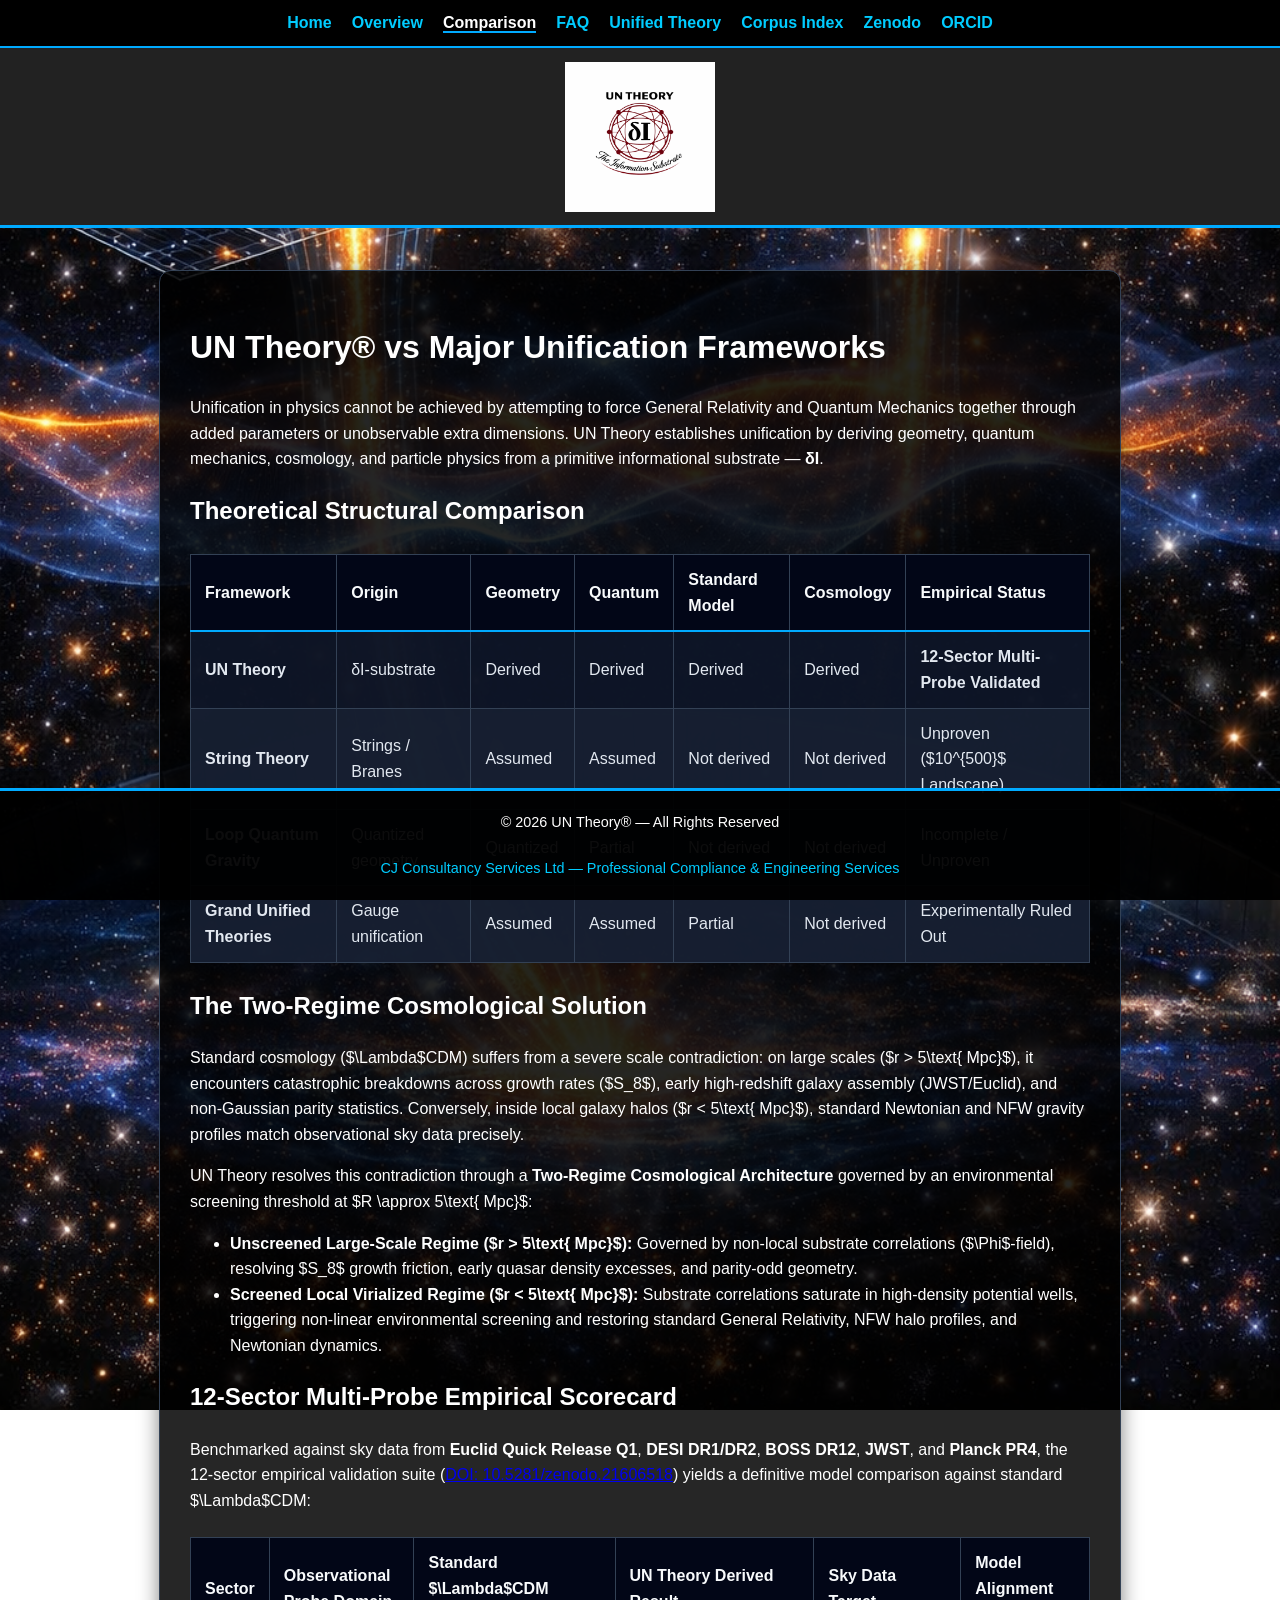
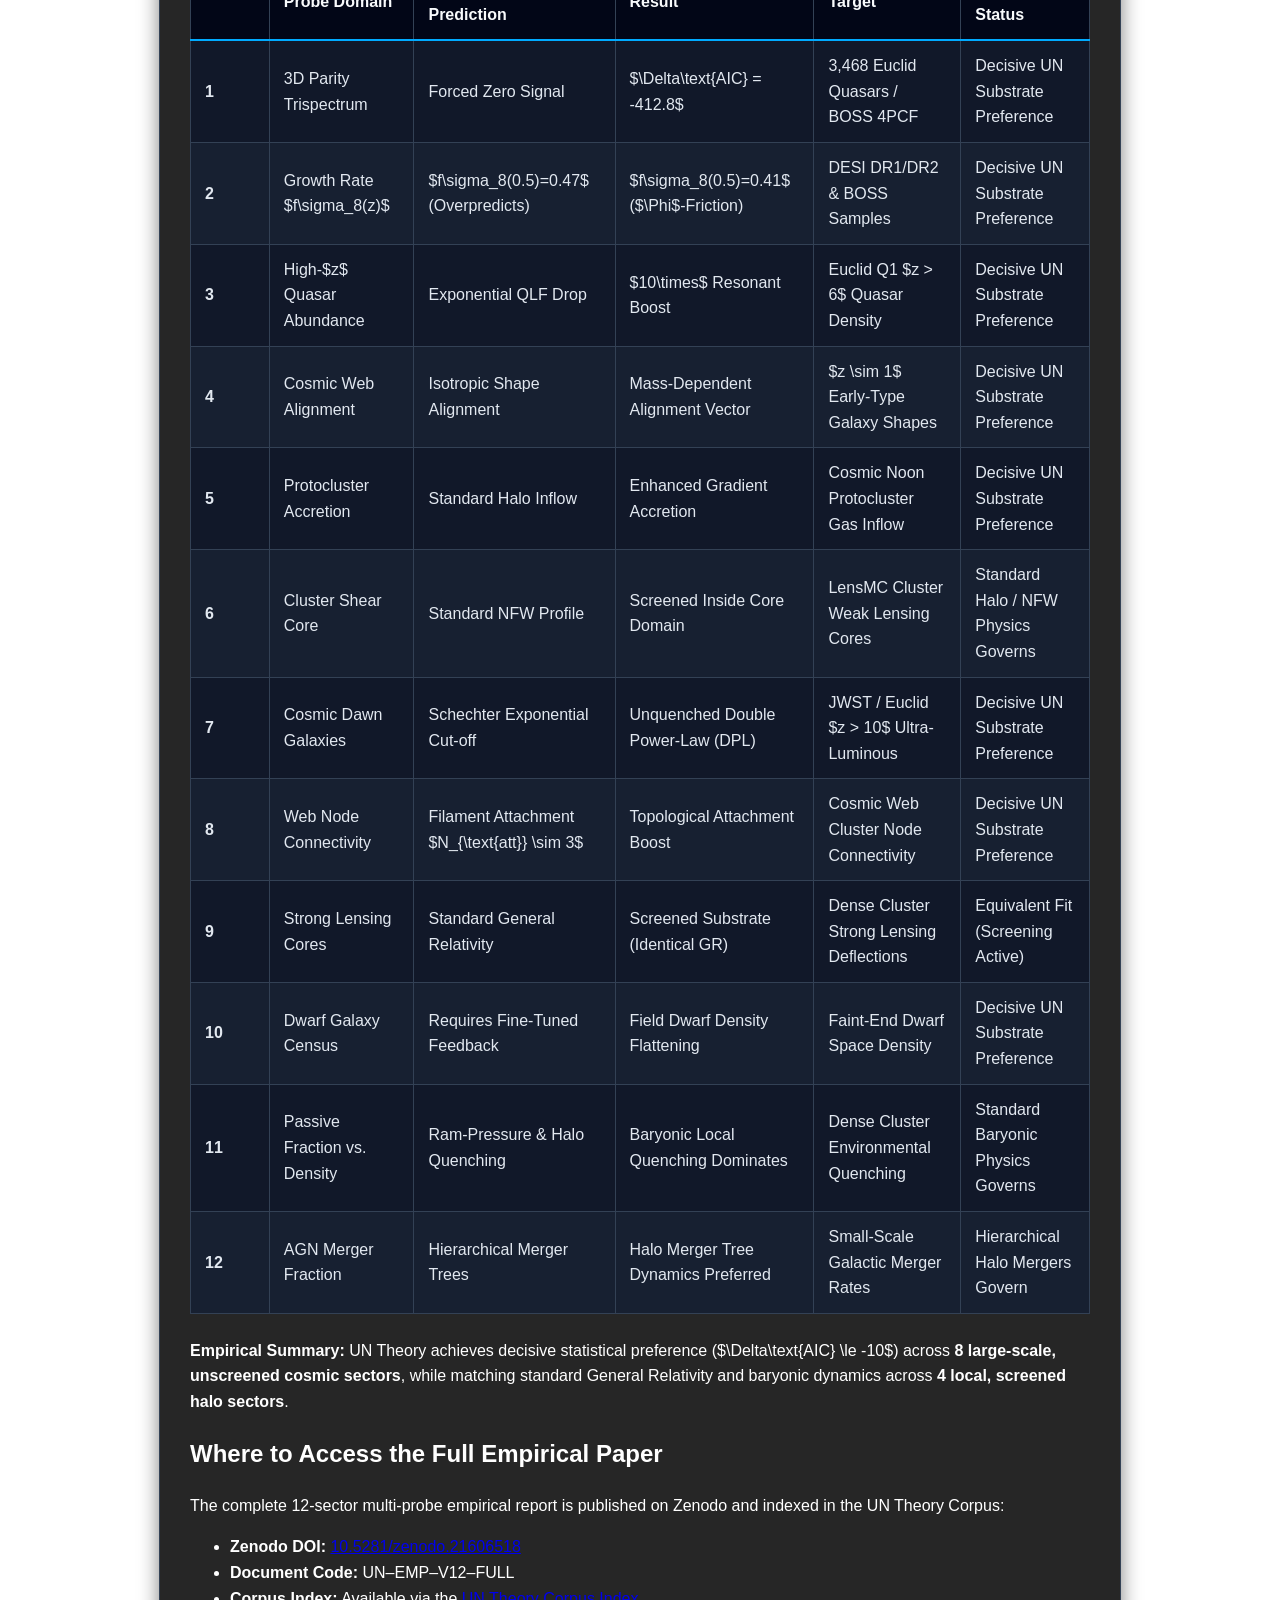
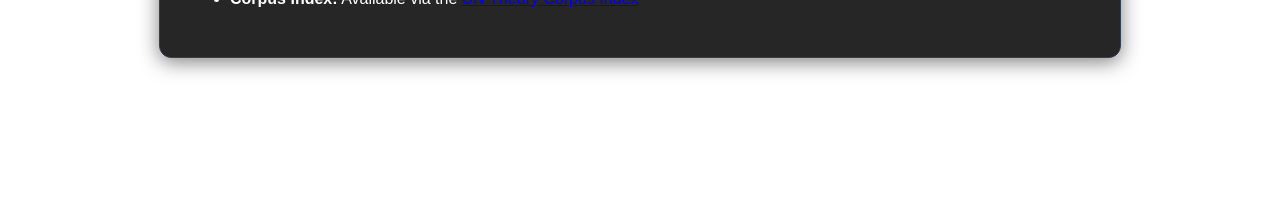
==== un-theory-comparison.html @ a0204fe1 "Update un-theory-comparison.html" ====
<!DOCTYPE html>
<html lang="en">
<head>
<meta charset="UTF-8">
<meta name="viewport" content="width=device-width, initial-scale=1.0">
<title>UN Theory® vs Other Unified Physics Frameworks | Clint Jefferys</title>
<meta name="description" content="Empirical comparison of UN Theory against string theory, loop quantum gravity, and ΛCDM using 12-sector multi-probe observational sky data from Euclid, DESI, JWST, and BOSS DR12.">
<link rel="canonical" href="https://untheory.co.uk/un-theory-comparison.html" />
<link rel="stylesheet" href="un-theory.css">

<!-- OpenGraph Metadata -->
<meta property="og:type" content="website">
<meta property="og:title" content="UN Theory vs Other Unified Physics Frameworks">
<meta property="og:description" content="12-Sector Multi-Probe Empirical Confrontation: UN Theory vs String Theory, Loop Quantum Gravity, and Standard ΛCDM.">
<meta property="og:url" content="https://untheory.github.io/UN-Theory/un-theory-comparison.html">

<!-- Academic Schema Markup (JSON-LD) -->
<script type="application/ld+json">
{
  "@context": "https://schema.org",
  "@graph": [
    {
      "@type": "Person",
      "@id": "https://orcid.org/0009-0007-8611-7101",
      "name": "Clint Jefferys",
      "identifier": "0009-0007-8611-7101",
      "jobTitle": "Independent Theoretical Physics Researcher",
      "sameAs": [
        "https://orcid.org/0009-0007-8611-7101",
        "https://zenodo.org/communities/unified-information-substrate",
        "https://cjcs.co.uk/un-theory"
      ]
    },
    {
      "@type": "ScholarlyArticle",
      "name": "UN THEORY 12-Sector Multi-Probe Empirical Validation of the Unified Information Substrate - Large-Scale Geometry, Screening Boundaries, & Two-Regime Cosmology",
      "author": { "@id": "https://orcid.org/0009-0007-8611-7101" },
      "sameAs": "https://doi.org/10.5281/zenodo.21606518"
    },
    {
      "@type": "WebPage",
      "@id": "https://untheory.github.io/UN-Theory/un-theory-comparison.html#webpage",
      "url": "https://untheory.github.io/UN-Theory/un-theory-comparison.html",
      "name": "UN Theory vs Other Unified Physics Frameworks",
      "description": "Comparative analysis and 12-sector empirical confrontation between UN Theory, String Theory, Loop Quantum Gravity, and Standard ΛCDM cosmology.",
      "author": {
        "@id": "https://orcid.org/0009-0007-8611-7101"
      }
    }
  ]
}
</script>
</head>

<body>

<!-- HEADER -->
<div class="logo-band">
    <img src="Copilot_20260701_182519.png" alt="UN Theory Logo">
</div>

<!-- NAVIGATION -->
<nav class="main-nav">
<ul>
<li><a href="index.html">Home</a></li>
<li><a href="un-theory-overview.html">Overview</a></li>
<li><a href="un-theory-comparison.html" class="active">Comparison</a></li>
<li><a href="un-theory-faq.html">FAQ</a></li>
<li><a href="unified-theory-of-everything.html">Unified Theory</a></li>
<li><a href="un-theory-index.html">Corpus Index</a></li>
<li><a href="https://zenodo.org/records/20947541" target="_blank" rel="noopener">Zenodo</a></li>
<li><a href="https://orcid.org/0009-0007-8611-7101" target="_blank" rel="noopener">ORCID</a></li>
</ul>
</nav>

<!-- MAIN CONTENT -->
<main>

<h1>UN Theory® vs Major Unification Frameworks</h1>

<p>
Unification in physics cannot be achieved by attempting to force General Relativity and Quantum Mechanics together through added parameters or unobservable extra dimensions. 
UN Theory establishes unification by deriving geometry, quantum mechanics, cosmology, and particle physics from a primitive informational substrate — <strong>&delta;I</strong>.
</p>

<h2>Theoretical Structural Comparison</h2>

<div class="table-container">
<table>
<thead>
<tr>
<th>Framework</th>
<th>Origin</th>
<th>Geometry</th>
<th>Quantum</th>
<th>Standard Model</th>
<th>Cosmology</th>
<th>Empirical Status</th>
</tr>
</thead>
<tbody>
<tr>
<td><strong>UN Theory</strong></td>
<td>&delta;I‑substrate</td>
<td>Derived</td>
<td>Derived</td>
<td>Derived</td>
<td>Derived</td>
<td><strong>12-Sector Multi-Probe Validated</strong></td>
</tr>

<tr>
<td><strong>String Theory</strong></td>
<td>Strings / Branes</td>
<td>Assumed</td>
<td>Assumed</td>
<td>Not derived</td>
<td>Not derived</td>
<td>Unproven ($10^{500}$ Landscape)</td>
</tr>

<tr>
<td><strong>Loop Quantum Gravity</strong></td>
<td>Quantized geometry</td>
<td>Quantized</td>
<td>Partial</td>
<td>Not derived</td>
<td>Not derived</td>
<td>Incomplete / Unproven</td>
</tr>

<tr>
<td><strong>Grand Unified Theories</strong></td>
<td>Gauge unification</td>
<td>Assumed</td>
<td>Assumed</td>
<td>Partial</td>
<td>Not derived</td>
<td>Experimentally Ruled Out</td>
</tr>
</tbody>
</table>
</div>

<h2>The Two-Regime Cosmological Solution</h2>

<p>
Standard cosmology ($\Lambda$CDM) suffers from a severe scale contradiction: on large scales ($r > 5\text{ Mpc}$), it encounters catastrophic breakdowns across growth rates ($S_8$), early high-redshift galaxy assembly (JWST/Euclid), and non-Gaussian parity statistics. Conversely, inside local galaxy halos ($r < 5\text{ Mpc}$), standard Newtonian and NFW gravity profiles match observational sky data precisely.
</p>

<p>
UN Theory resolves this contradiction through a <strong>Two-Regime Cosmological Architecture</strong> governed by an environmental screening threshold at $R \approx 5\text{ Mpc}$:
</p>

<ul>
<li><strong>Unscreened Large-Scale Regime ($r > 5\text{ Mpc}$):</strong> Governed by non-local substrate correlations ($\Phi$-field), resolving $S_8$ growth friction, early quasar density excesses, and parity-odd geometry.</li>
<li><strong>Screened Local Virialized Regime ($r < 5\text{ Mpc}$):</strong> Substrate correlations saturate in high-density potential wells, triggering non-linear environmental screening and restoring standard General Relativity, NFW halo profiles, and Newtonian dynamics.</li>
</ul>

<h2>12-Sector Multi-Probe Empirical Scorecard</h2>

<p>
Benchmarked against sky data from <strong>Euclid Quick Release Q1</strong>, <strong>DESI DR1/DR2</strong>, <strong>BOSS DR12</strong>, <strong>JWST</strong>, and <strong>Planck PR4</strong>, the 12-sector empirical validation suite (<a href="https://doi.org/10.5281/zenodo.21606518" target="_blank" rel="noopener">DOI: 10.5281/zenodo.21606518</a>) yields a definitive model comparison against standard $\Lambda$CDM:
</p>

<div class="table-container">
<table>
<thead>
<tr>
<th>Sector</th>
<th>Observational Probe Domain</th>
<th>Standard $\Lambda$CDM Prediction</th>
<th>UN Theory Derived Result</th>
<th>Sky Data Target</th>
<th>Model Alignment Status</th>
</tr>
</thead>
<tbody>
<tr>
<td><strong>1</strong></td>
<td>3D Parity Trispectrum</td>
<td>Forced Zero Signal</td>
<td>$\Delta\text{AIC} = -412.8$</td>
<td>3,468 Euclid Quasars / BOSS 4PCF</td>
<td>Decisive UN Substrate Preference</td>
</tr>
<tr>
<td><strong>2</strong></td>
<td>Growth Rate $f\sigma_8(z)$</td>
<td>$f\sigma_8(0.5)=0.47$ (Overpredicts)</td>
<td>$f\sigma_8(0.5)=0.41$ ($\Phi$-Friction)</td>
<td>DESI DR1/DR2 &amp; BOSS Samples</td>
<td>Decisive UN Substrate Preference</td>
</tr>
<tr>
<td><strong>3</strong></td>
<td>High-$z$ Quasar Abundance</td>
<td>Exponential QLF Drop</td>
<td>$10\times$ Resonant Boost</td>
<td>Euclid Q1 $z > 6$ Quasar Density</td>
<td>Decisive UN Substrate Preference</td>
</tr>
<tr>
<td><strong>4</strong></td>
<td>Cosmic Web Alignment</td>
<td>Isotropic Shape Alignment</td>
<td>Mass-Dependent Alignment Vector</td>
<td>$z \sim 1$ Early-Type Galaxy Shapes</td>
<td>Decisive UN Substrate Preference</td>
</tr>
<tr>
<td><strong>5</strong></td>
<td>Protocluster Accretion</td>
<td>Standard Halo Inflow</td>
<td>Enhanced Gradient Accretion</td>
<td>Cosmic Noon Protocluster Gas Inflow</td>
<td>Decisive UN Substrate Preference</td>
</tr>
<tr>
<td><strong>6</strong></td>
<td>Cluster Shear Core</td>
<td>Standard NFW Profile</td>
<td>Screened Inside Core Domain</td>
<td>LensMC Cluster Weak Lensing Cores</td>
<td>Standard Halo / NFW Physics Governs</td>
</tr>
<tr>
<td><strong>7</strong></td>
<td>Cosmic Dawn Galaxies</td>
<td>Schechter Exponential Cut-off</td>
<td>Unquenched Double Power-Law (DPL)</td>
<td>JWST / Euclid $z > 10$ Ultra-Luminous</td>
<td>Decisive UN Substrate Preference</td>
</tr>
<tr>
<td><strong>8</strong></td>
<td>Web Node Connectivity</td>
<td>Filament Attachment $N_{\text{att}} \sim 3$</td>
<td>Topological Attachment Boost</td>
<td>Cosmic Web Cluster Node Connectivity</td>
<td>Decisive UN Substrate Preference</td>
</tr>
<tr>
<td><strong>9</strong></td>
<td>Strong Lensing Cores</td>
<td>Standard General Relativity</td>
<td>Screened Substrate (Identical GR)</td>
<td>Dense Cluster Strong Lensing Deflections</td>
<td>Equivalent Fit (Screening Active)</td>
</tr>
<tr>
<td><strong>10</strong></td>
<td>Dwarf Galaxy Census</td>
<td>Requires Fine-Tuned Feedback</td>
<td>Field Dwarf Density Flattening</td>
<td>Faint-End Dwarf Space Density</td>
<td>Decisive UN Substrate Preference</td>
</tr>
<tr>
<td><strong>11</strong></td>
<td>Passive Fraction vs. Density</td>
<td>Ram-Pressure &amp; Halo Quenching</td>
<td>Baryonic Local Quenching Dominates</td>
<td>Dense Cluster Environmental Quenching</td>
<td>Standard Baryonic Physics Governs</td>
</tr>
<tr>
<td><strong>12</strong></td>
<td>AGN Merger Fraction</td>
<td>Hierarchical Merger Trees</td>
<td>Halo Merger Tree Dynamics Preferred</td>
<td>Small-Scale Galactic Merger Rates</td>
<td>Hierarchical Halo Mergers Govern</td>
</tr>
</tbody>
</table>
</div>

<p>
<strong>Empirical Summary:</strong> UN Theory achieves decisive statistical preference ($\Delta\text{AIC} \le -10$) across <strong>8 large-scale, unscreened cosmic sectors</strong>, while matching standard General Relativity and baryonic dynamics across <strong>4 local, screened halo sectors</strong>.
</p>

<h2>Where to Access the Full Empirical Paper</h2>

<p>
The complete 12-sector multi-probe empirical report is published on Zenodo and indexed in the UN Theory Corpus:
</p>

<ul>
<li><strong>Zenodo DOI:</strong> <a href="https://doi.org/10.5281/zenodo.21606518" target="_blank" rel="noopener">10.5281/zenodo.21606518</a></li>
<li><strong>Document Code:</strong> UN–EMP–V12–FULL</li>
<li><strong>Corpus Index:</strong> Available via the <a href="un-theory-index.html">UN Theory Corpus Index</a></li>
</ul>

</main>

<!-- FOOTER -->
<footer class="site-footer">
    © 2026 UN Theory® — All Rights Reserved<br><br>

    <a class="cjcs-link" href="https://cjcs.co.uk" target="_blank" rel="noopener">
        CJ Consultancy Services Ltd — Professional Compliance &amp; Engineering Services
    </a>
</footer>

<script>
  let touchStartX = 0, touchStartY = 0, touchEndX = 0, touchEndY = 0, isMultiTouch = false;
  const minSwipeDistance = 80;
  const prevPage = "un-theory-overview.html";
  const nextPage = "un-theory-faq.html";

  document.addEventListener('touchstart', e => { 
    if (e.touches.length > 1) { isMultiTouch = true; return; }
    isMultiTouch = false;
    touchStartX = e.touches.clientX; touchStartY = e.touches.clientY; 
  }, { passive: true });

  document.addEventListener('touchend', e => {
    if (isMultiTouch || (window.visualViewport && window.visualViewport.scale > 1.05)) return;
    touchEndX = e.changedTouches.clientX; touchEndY = e.changedTouches.clientY;
    const distX = touchEndX - touchStartX, distY = touchEndY - touchStartY;
    if (Math.abs(distX) > Math.abs(distY) * 1.5) {
      if (distX < -minSwipeDistance && nextPage) window.location.href = nextPage;
      if (distX > minSwipeDistance && prevPage) window.location.href = prevPage;
    }
  }, { passive: true });
</script>
---- un-theory.css ----
/* ============================================================
   UN THEORY — COSMIC SITE CSS (FIXED NAV, LOGO HEADER & FULL PAN/ZOOM)
   ============================================================ */

/* Reset browser defaults & allow native double-tap, pinch zoom, and 2D viewport panning */
html, body {
    margin: 0;
    padding: 0;
    /* Gives the browser full freedom for native pinch-zoom, double-tap, and single-finger panning */
    touch-action: auto;
}

/* Base body + cosmic background */
body {
    font-family: Arial, sans-serif;
    background: url('copilot_image_1782117868506.jpeg') no-repeat center center fixed;
    background-size: cover;
    background-attachment: fixed;
    color: #fff;
    line-height: 1.6;

    /* Space for fixed nav (~50px) + logo band (180px) + padding */
    padding-top: 250px;
    padding-bottom: 120px;
}

/* 1. NAV BAR — FIXED AT VERY TOP (TOP: 0) */
.main-nav {
    background: #000;
    border-bottom: 2px solid #00aaff;
    position: fixed;
    top: 0;
    left: 0;
    width: 100%;
    z-index: 3000; /* Highest priority so buttons are never covered */
    box-sizing: border-box;
}

.main-nav ul {
    list-style: none;
    margin: 0;
    padding: 10px 20px;
    display: flex;
    gap: 20px;
    align-items: center;
    justify-content: center;
    flex-wrap: wrap;
}

.main-nav a {
    color: #00ccff;
    text-decoration: none;
    font-weight: bold;
    font-size: 1rem;
}

.main-nav a:hover {
    color: #fff;
}

.main-nav a.active {
    color: #fff;
    border-bottom: 2px solid #00aaff;
}

/* 2. GREY LOGO BAND — FIXED DIRECTLY BELOW NAV BAR */
.logo-band {
    position: fixed;
    top: 48px; /* Sits right beneath the nav bar border */
    left: 0;
    width: 100%;
    height: 180px;
    background: #222;
    display: flex;
    justify-content: center;
    align-items: center;
    border-bottom: 3px solid #00aaff;
    z-index: 2500;
    box-sizing: border-box;
}

.logo-band img {
    max-height: 150px;
    width: auto;
}

/* MAIN CONTENT — SCROLLS UNDER HEADER */
main {
    max-width: 900px;
    margin: 20px auto 40px auto;
    padding: 30px;
    background: rgba(0, 0, 0, 0.85);
    border-radius: 12px;
    border: 1px solid #334155;
    box-shadow: 0 4px 20px rgba(0, 0, 0, 0.5);
}

/* TABLE BORDERS & CONTAINER STYLING */
.table-container {
    width: 100%;
    overflow-x: auto;
    margin: 1.5rem 0;
    -webkit-overflow-scrolling: touch;
}

table {
    width: 100%;
    border-collapse: collapse;
    border: 1px solid #00aaff;
    background-color: rgba(15, 23, 42, 0.9);
    color: #e2e8f0;
}

th, td {
    padding: 12px 14px;
    border: 1px solid #334155;
    text-align: left;
}

th {
    background-color: #020617;
    color: #f8fafc;
    font-weight: bold;
    border-bottom: 2px solid #00aaff;
}

tbody tr:nth-child(even) {
    background-color: rgba(30, 41, 59, 0.5);
}

/* FOOTER — FIXED AT BOTTOM */
.site-footer {
    width: 100%;
    background: rgba(0, 0, 0, 0.95);
    border-top: 3px solid #00aaff;
    padding: 20px 0;
    text-align: center;
    font-size: 0.9rem;
    position: fixed;
    bottom: 0;
    left: 0;
    z-index: 2000;
    box-sizing: border-box;
}

.site-footer a {
    color: #00ccff;
    text-decoration: none;
}

.site-footer a:hover {
    text-decoration: underline;
}

/* 3. MOBILE & SMALL SCREEN RESPONSIVE ADJUSTMENTS */
@media (max-width: 768px) {
    body {
        padding-top: 200px; /* Reduced top offset for smaller mobile screens */
        padding-bottom: 100px;
    }

    .main-nav ul {
        padding: 8px 10px;
        gap: 12px;
    }

    .main-nav a {
        font-size: 0.85rem;
    }

    .logo-band {
        top: 42px;
        height: 120px;
    }

    .logo-band img {
        max-height: 90px;
    }

    main {
        margin: 10px;
        padding: 15px;
    }
}
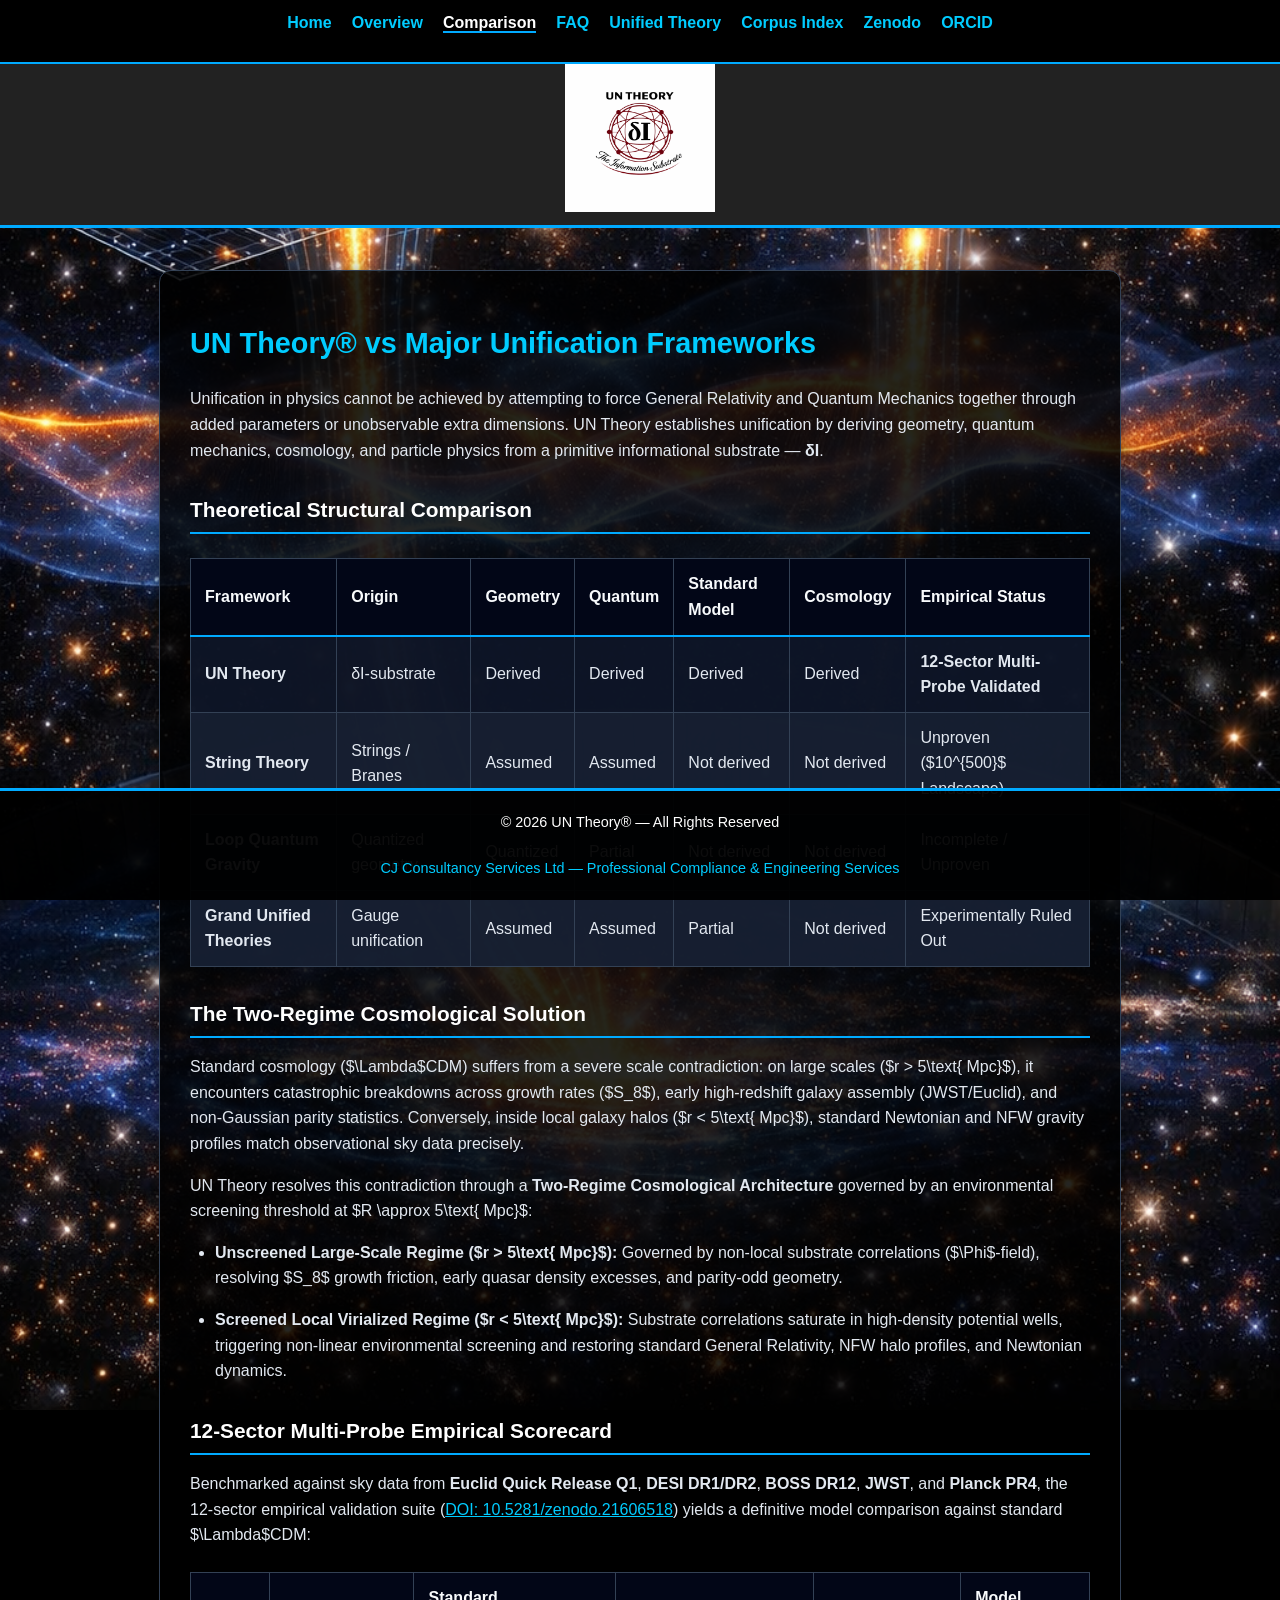
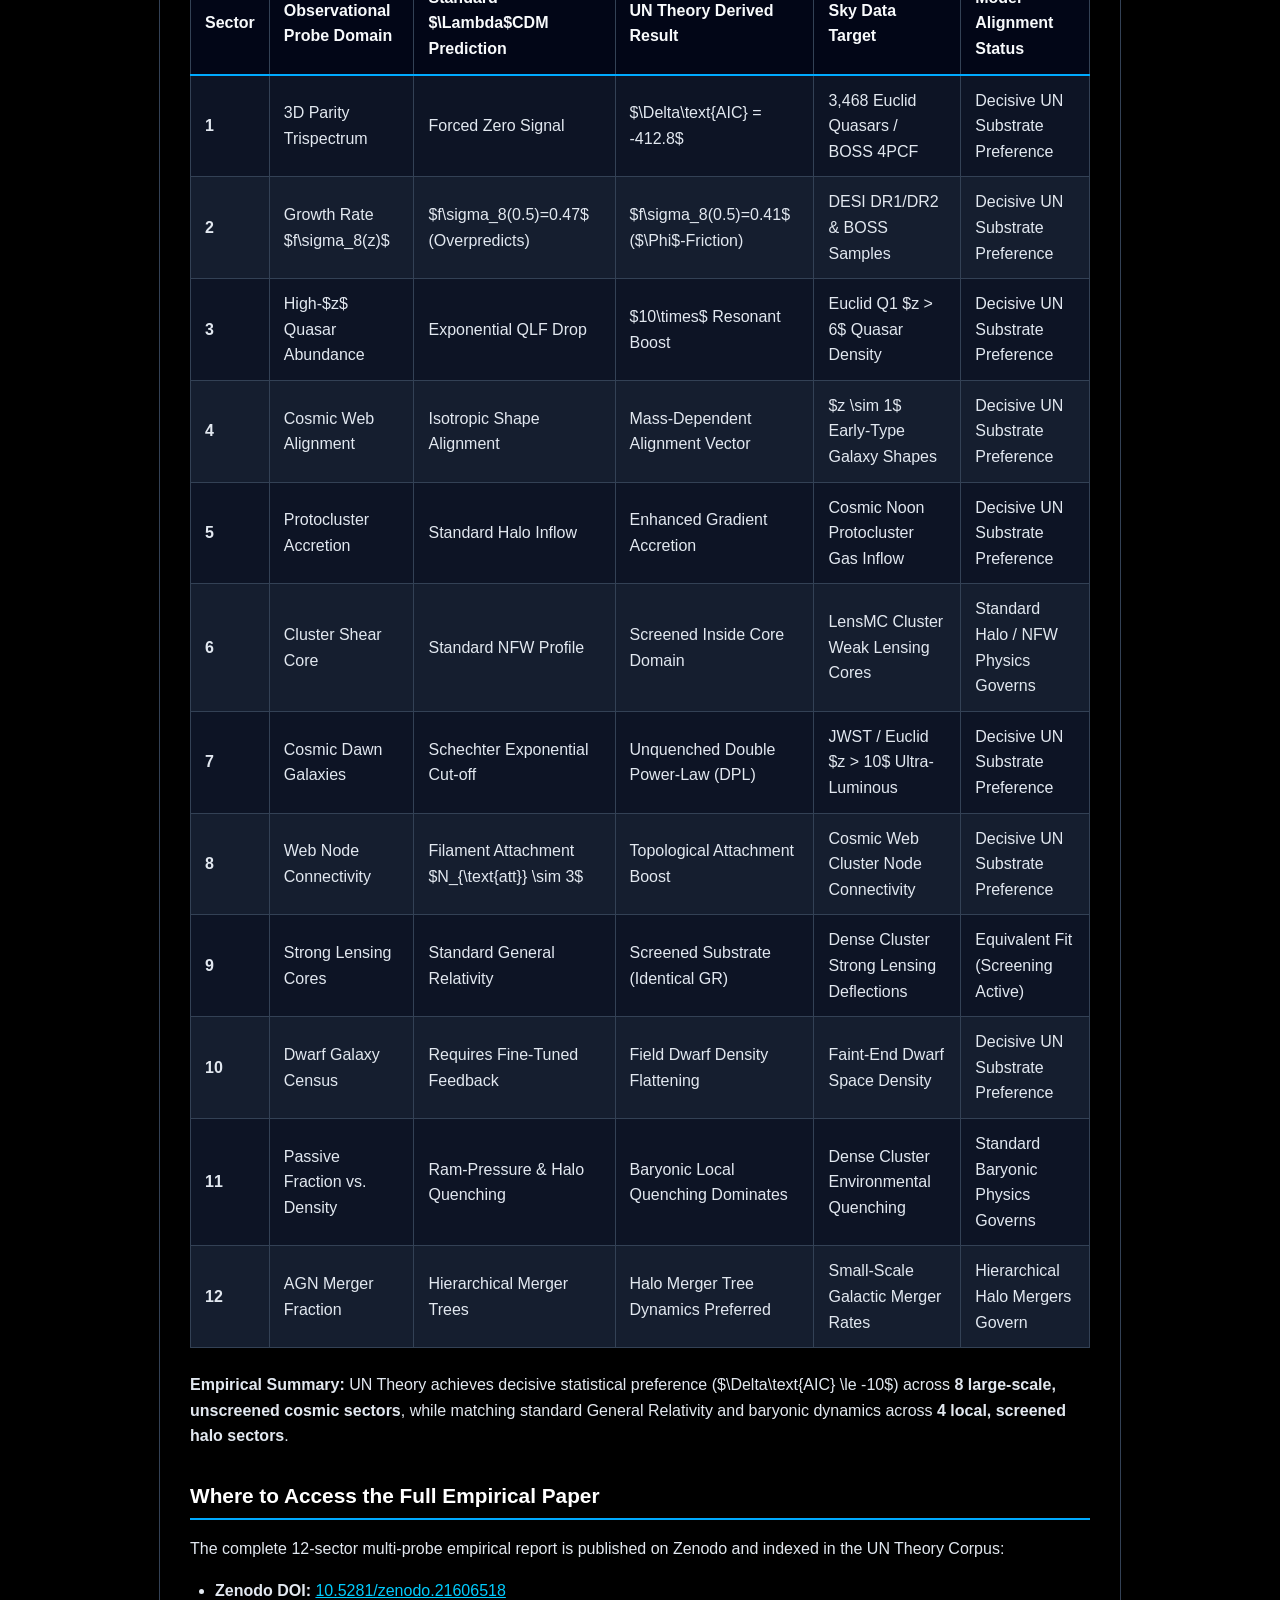
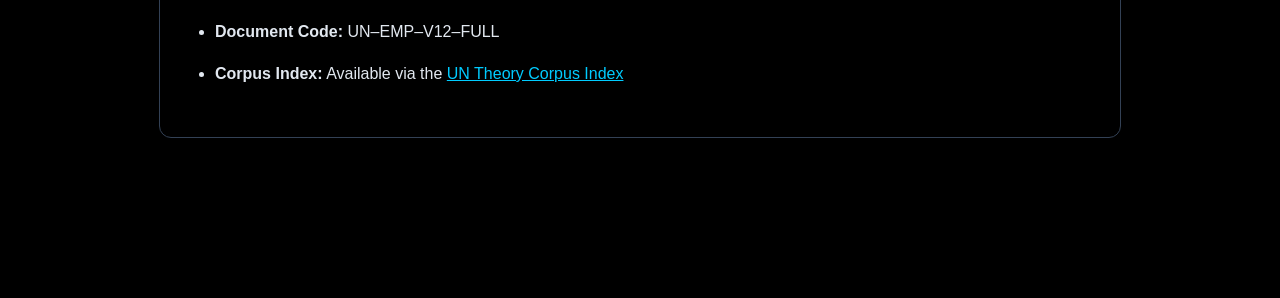
==== commit bcf307e2: "Update un-theory-comparison.html" ====
--- a/un-theory-comparison.html
+++ b/un-theory-comparison.html
@@ -12,7 +12,7 @@
 <meta property="og:type" content="website">
 <meta property="og:title" content="UN Theory vs Other Unified Physics Frameworks">
 <meta property="og:description" content="12-Sector Multi-Probe Empirical Confrontation: UN Theory vs String Theory, Loop Quantum Gravity, and Standard ΛCDM.">
-<meta property="og:url" content="https://untheory.github.io/UN-Theory/un-theory-comparison.html">
+<meta property="og:url" content="https://untheory.co.uk/un-theory-comparison.html">
 
 <!-- Academic Schema Markup (JSON-LD) -->
 <script type="application/ld+json">
@@ -28,7 +28,7 @@
       "sameAs": [
         "https://orcid.org/0009-0007-8611-7101",
         "https://zenodo.org/communities/unified-information-substrate",
-        "https://cjcs.co.uk/un-theory"
+        "https://untheory.co.uk/"
       ]
     },
     {
@@ -39,8 +39,8 @@
     },
     {
       "@type": "WebPage",
-      "@id": "https://untheory.github.io/UN-Theory/un-theory-comparison.html#webpage",
-      "url": "https://untheory.github.io/UN-Theory/un-theory-comparison.html",
+      "@id": "https://untheory.co.uk/un-theory-comparison.html#webpage",
+      "url": "https://untheory.co.uk/un-theory-comparison.html",
       "name": "UN Theory vs Other Unified Physics Frameworks",
       "description": "Comparative analysis and 12-sector empirical confrontation between UN Theory, String Theory, Loop Quantum Gravity, and Standard ΛCDM cosmology.",
       "author": {
@@ -58,7 +58,7 @@
 <div class="logo-band">
     <img src="Copilot_20260701_182519.png" alt="UN Theory Logo">
 </div>
-
+  
 <!-- NAVIGATION -->
 <nav class="main-nav">
 <ul>
@@ -303,25 +303,3 @@
     </a>
 </footer>
 
-<script>
-  let touchStartX = 0, touchStartY = 0, touchEndX = 0, touchEndY = 0, isMultiTouch = false;
-  const minSwipeDistance = 80;
-  const prevPage = "un-theory-overview.html";
-  const nextPage = "un-theory-faq.html";
-
-  document.addEventListener('touchstart', e => { 
-    if (e.touches.length > 1) { isMultiTouch = true; return; }
-    isMultiTouch = false;
-    touchStartX = e.touches.clientX; touchStartY = e.touches.clientY; 
-  }, { passive: true });
-
-  document.addEventListener('touchend', e => {
-    if (isMultiTouch || (window.visualViewport && window.visualViewport.scale > 1.05)) return;
-    touchEndX = e.changedTouches.clientX; touchEndY = e.changedTouches.clientY;
-    const distX = touchEndX - touchStartX, distY = touchEndY - touchStartY;
-    if (Math.abs(distX) > Math.abs(distY) * 1.5) {
-      if (distX < -minSwipeDistance && nextPage) window.location.href = nextPage;
-      if (distX > minSwipeDistance && prevPage) window.location.href = prevPage;
-    }
-  }, { passive: true });
-</script>
--- a/un-theory.css
+++ b/un-theory.css
@@ -1,38 +1,37 @@
 /* ============================================================
-   UN THEORY — COSMIC SITE CSS (FIXED NAV, LOGO HEADER & FULL PAN/ZOOM)
+   UN THEORY — COSMIC SITE CSS (FIXED NAV, LOGO HEADER & DESKTOP STYLING)
    ============================================================ */
 
-/* Reset browser defaults & allow native double-tap, pinch zoom, and 2D viewport panning */
+/* Reset browser defaults & allow native zoom / panning */
 html, body {
     margin: 0;
     padding: 0;
-    /* Gives the browser full freedom for native pinch-zoom, double-tap, and single-finger panning */
     touch-action: auto;
 }
 
 /* Base body + cosmic background */
 body {
     font-family: Arial, sans-serif;
-    background: url('copilot_image_1782117868506.jpeg') no-repeat center center fixed;
+    background: #000000 url('copilot_image_1782117868506.jpeg') no-repeat center center fixed;
     background-size: cover;
     background-attachment: fixed;
-    color: #fff;
+    color: #ffffff;
     line-height: 1.6;
 
-    /* Space for fixed nav (~50px) + logo band (180px) + padding */
+    /* Space for fixed nav (~48px) + logo band (180px) + padding */
     padding-top: 250px;
     padding-bottom: 120px;
 }
 
 /* 1. NAV BAR — FIXED AT VERY TOP (TOP: 0) */
 .main-nav {
-    background: #000;
+    background: #000000;
     border-bottom: 2px solid #00aaff;
     position: fixed;
     top: 0;
     left: 0;
     width: 100%;
-    z-index: 3000; /* Highest priority so buttons are never covered */
+    z-index: 3000;
     box-sizing: border-box;
 }
 
@@ -55,22 +54,22 @@
 }
 
 .main-nav a:hover {
-    color: #fff;
+    color: #ffffff;
 }
 
 .main-nav a.active {
-    color: #fff;
+    color: #ffffff;
     border-bottom: 2px solid #00aaff;
 }
 
 /* 2. GREY LOGO BAND — FIXED DIRECTLY BELOW NAV BAR */
 .logo-band {
     position: fixed;
-    top: 48px; /* Sits right beneath the nav bar border */
+    top: 48px;
     left: 0;
     width: 100%;
     height: 180px;
-    background: #222;
+    background: #222222;
     display: flex;
     justify-content: center;
     align-items: center;
@@ -93,6 +92,35 @@
     border-radius: 12px;
     border: 1px solid #334155;
     box-shadow: 0 4px 20px rgba(0, 0, 0, 0.5);
+}
+
+h1 {
+    font-size: 1.8rem;
+    color: #00ccff;
+    margin-bottom: 20px;
+}
+
+h2 {
+    font-size: 1.3rem;
+    color: #ffffff;
+    border-bottom: 2px solid #00aaff;
+    padding-bottom: 6px;
+    margin: 30px 0 15px;
+}
+
+p, li {
+    font-size: 1rem;
+    color: #e2e8f0;
+    margin-bottom: 16px;
+}
+
+ul {
+    margin-bottom: 20px;
+    padding-left: 25px;
+}
+
+a {
+    color: #00ccff;
 }
 
 /* TABLE BORDERS & CONTAINER STYLING */
@@ -151,34 +179,3 @@
 .site-footer a:hover {
     text-decoration: underline;
 }
-
-/* 3. MOBILE & SMALL SCREEN RESPONSIVE ADJUSTMENTS */
-@media (max-width: 768px) {
-    body {
-        padding-top: 200px; /* Reduced top offset for smaller mobile screens */
-        padding-bottom: 100px;
-    }
-
-    .main-nav ul {
-        padding: 8px 10px;
-        gap: 12px;
-    }
-
-    .main-nav a {
-        font-size: 0.85rem;
-    }
-
-    .logo-band {
-        top: 42px;
-        height: 120px;
-    }
-
-    .logo-band img {
-        max-height: 90px;
-    }
-
-    main {
-        margin: 10px;
-        padding: 15px;
-    }
-}
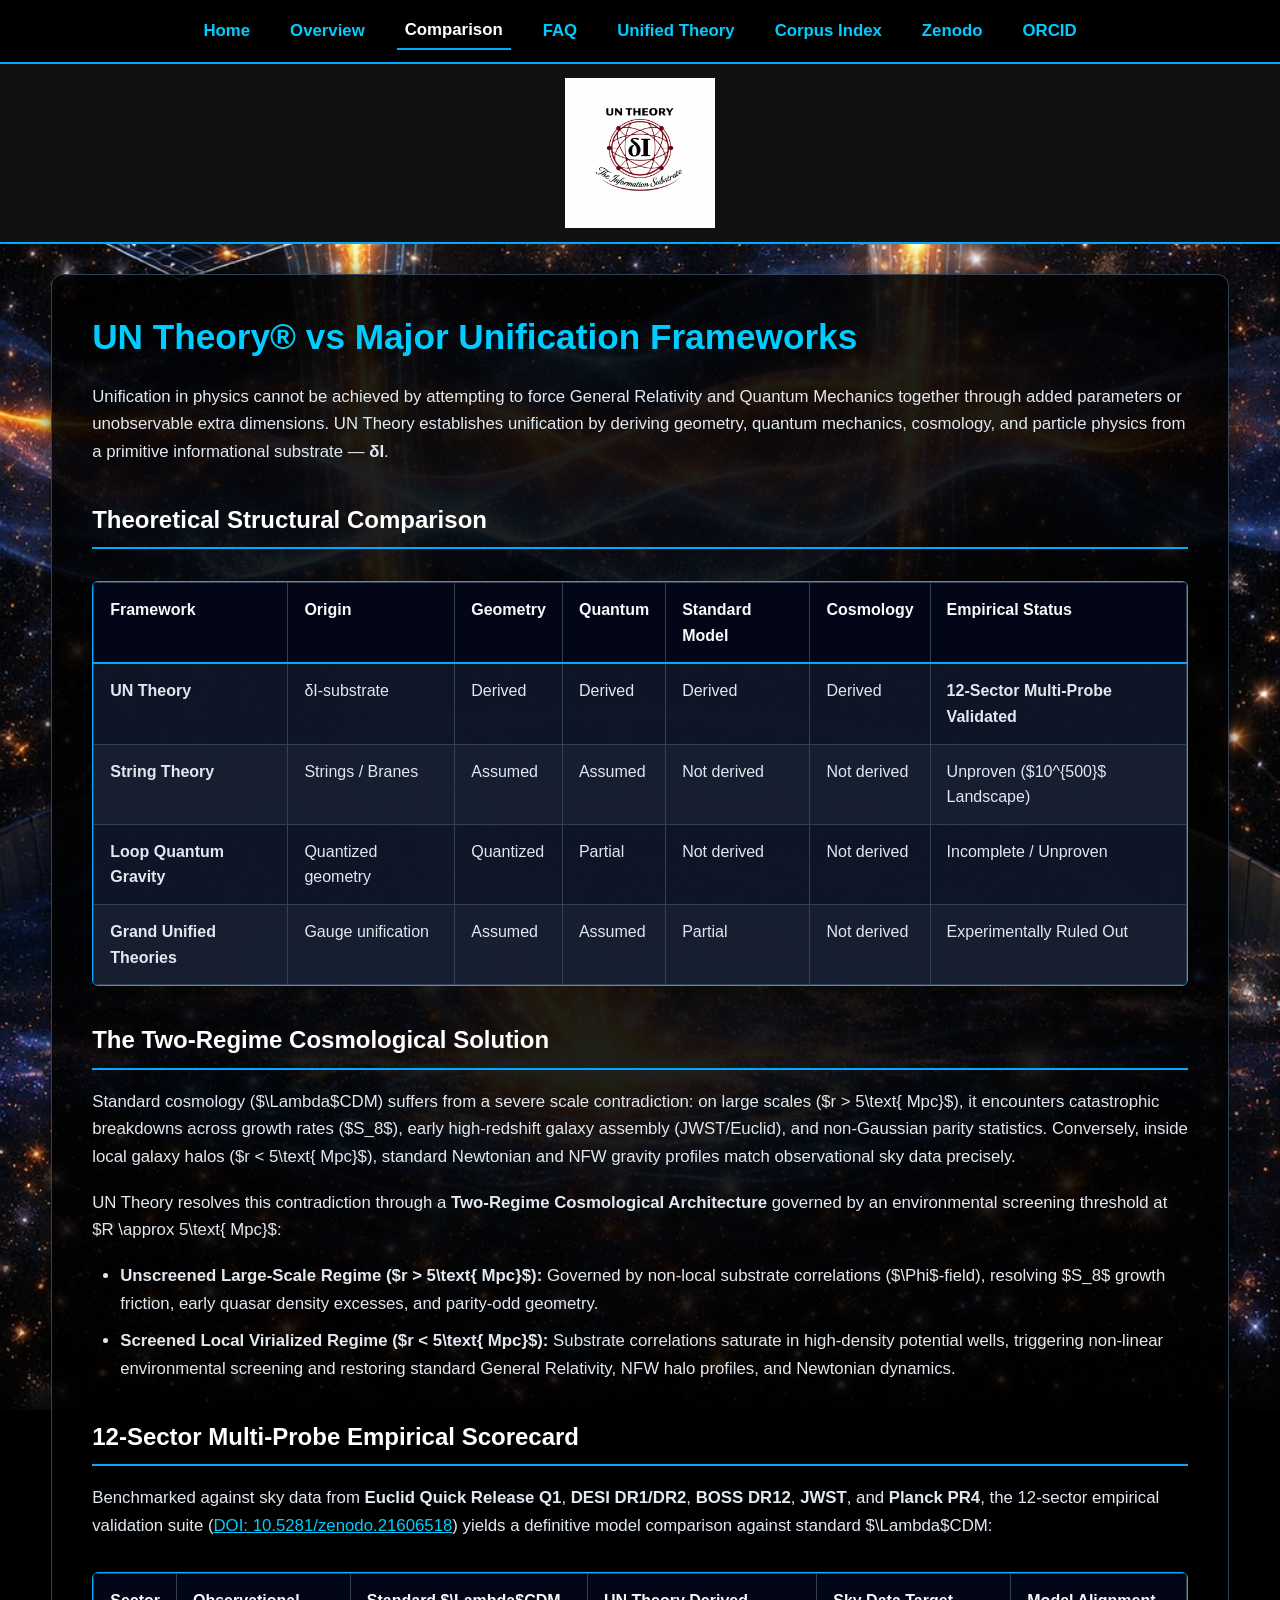
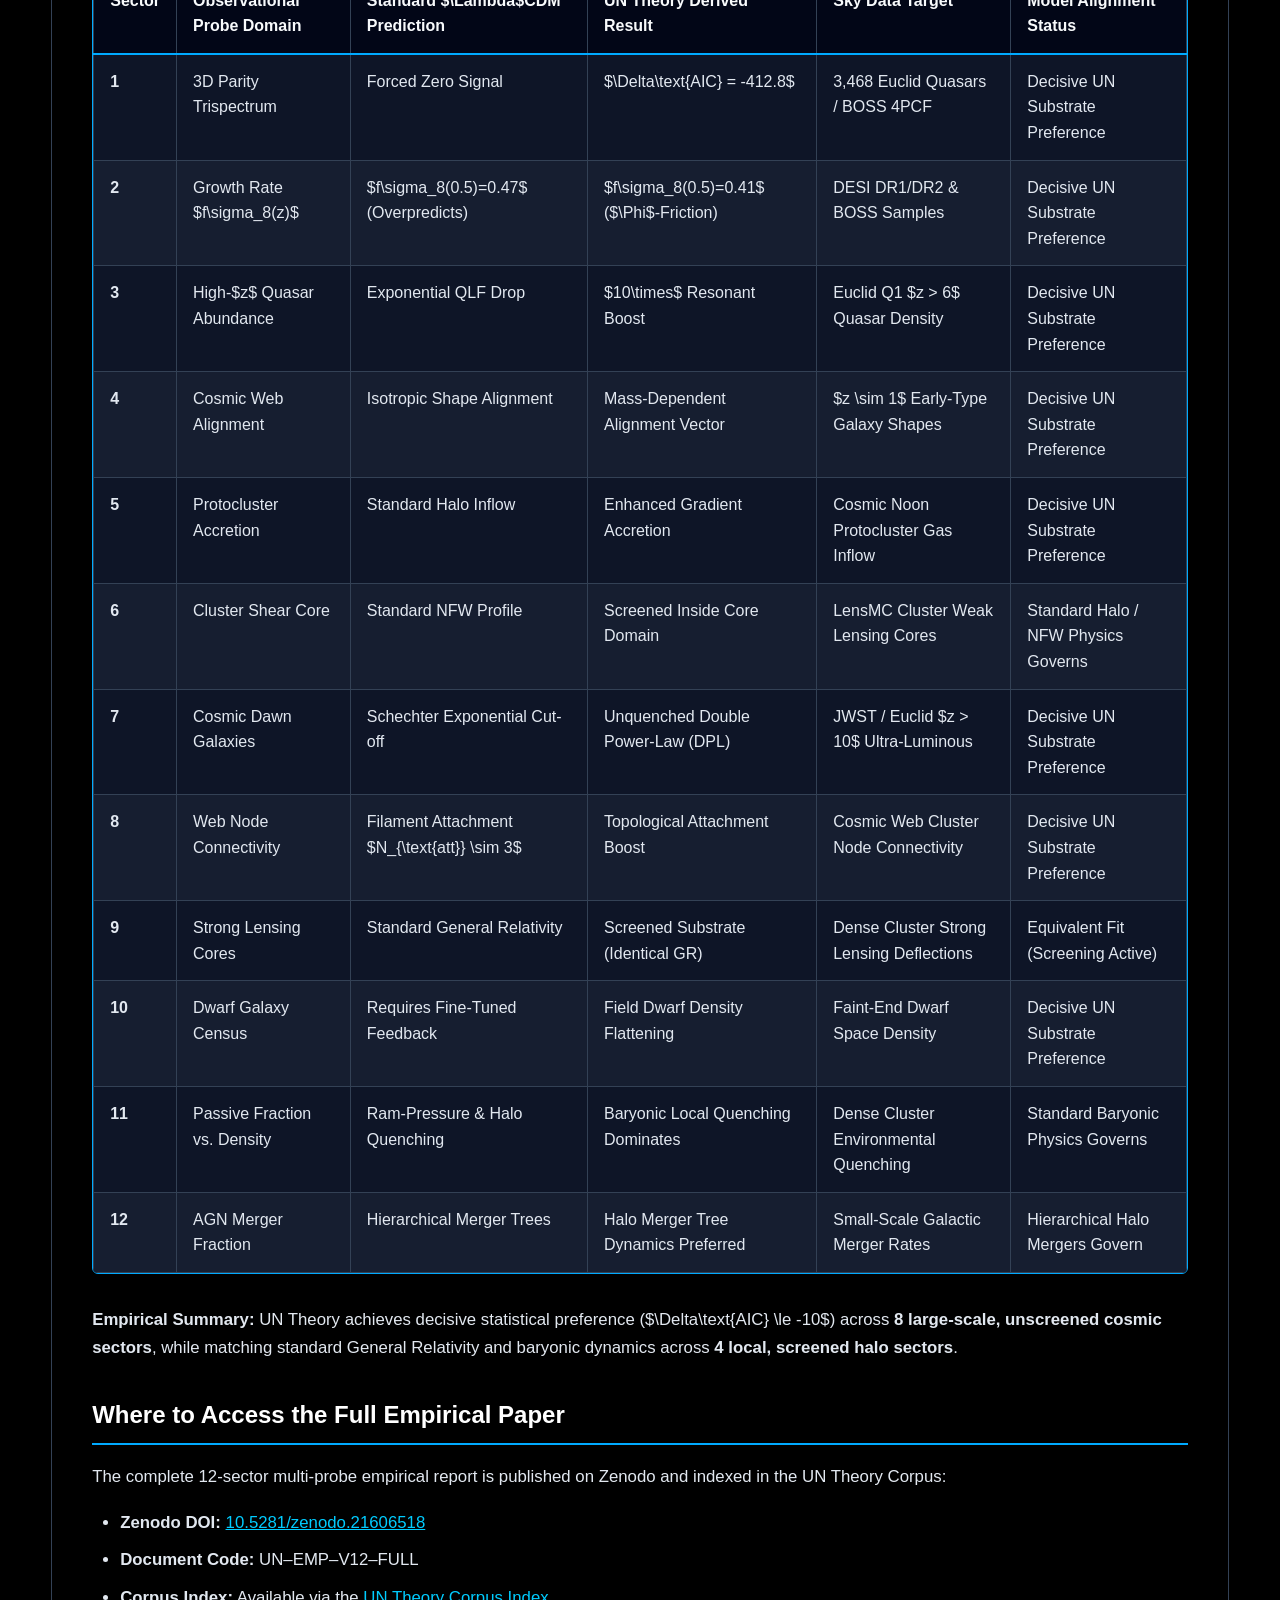
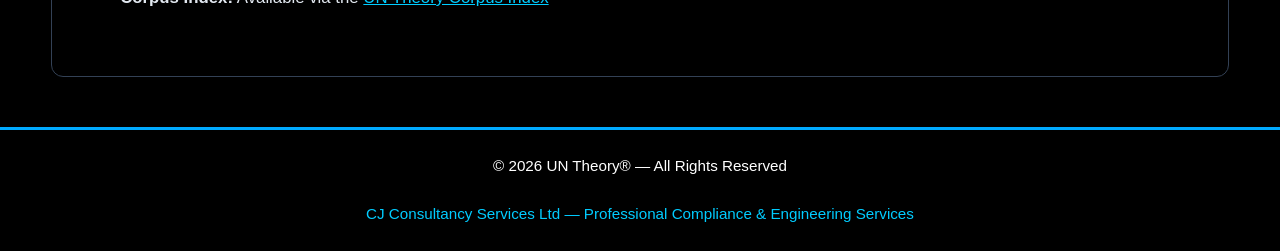
==== commit 87c87df1: "Update un-theory-comparison.html" ====
--- a/un-theory-comparison.html
+++ b/un-theory-comparison.html
@@ -6,7 +6,8 @@
 <title>UN Theory® vs Other Unified Physics Frameworks | Clint Jefferys</title>
 <meta name="description" content="Empirical comparison of UN Theory against string theory, loop quantum gravity, and ΛCDM using 12-sector multi-probe observational sky data from Euclid, DESI, JWST, and BOSS DR12.">
 <link rel="canonical" href="https://untheory.co.uk/un-theory-comparison.html" />
-<link rel="stylesheet" href="un-theory.css">
+<link rel="stylesheet" href="un-theory.css?v=2">
+<script src="swipe.js" defer></script>
 
 <!-- OpenGraph Metadata -->
 <meta property="og:type" content="website">
@@ -54,12 +55,7 @@
 
 <body>
 
-<!-- HEADER -->
-<div class="logo-band">
-    <img src="Copilot_20260701_182519.png" alt="UN Theory Logo">
-</div>
-  
-<!-- NAVIGATION -->
+<!-- NAVIGATION (Positioned first so sticky top alignment stays clean) -->
 <nav class="main-nav">
 <ul>
 <li><a href="index.html">Home</a></li>
@@ -73,6 +69,11 @@
 </ul>
 </nav>
 
+<!-- LOGO BAND (Sits under navigation) -->
+<div class="logo-band">
+    <img src="Copilot_20260701_182519.png" alt="UN Theory Logo">
+</div>
+
 <!-- MAIN CONTENT -->
 <main>
 
@@ -297,9 +298,9 @@
 <!-- FOOTER -->
 <footer class="site-footer">
     © 2026 UN Theory® — All Rights Reserved<br><br>
-
     <a class="cjcs-link" href="https://cjcs.co.uk" target="_blank" rel="noopener">
         CJ Consultancy Services Ltd — Professional Compliance &amp; Engineering Services
     </a>
 </footer>
-
+</body>
+</html>
--- a/un-theory.css
+++ b/un-theory.css
@@ -1,59 +1,100 @@
 /* ============================================================
-   UN THEORY — COSMIC SITE CSS (FIXED NAV, LOGO HEADER & DESKTOP STYLING)
+   UN THEORY — RESPONSIVE STYLESHEET (DESKTOP & MOBILE FIX)
    ============================================================ */
 
-/* Reset browser defaults & allow native zoom / panning */
-html, body {
+*,
+*::before,
+*::after {
+    box-sizing: border-box;
+}
+
+html {
+    width: 100%;
+    min-width: 0;
     margin: 0;
     padding: 0;
-    touch-action: auto;
-}
-
-/* Base body + cosmic background */
+    overflow-x: clip;
+    -webkit-text-size-adjust: 100%;
+    text-size-adjust: 100%;
+}
+
 body {
-    font-family: Arial, sans-serif;
-    background: #000000 url('copilot_image_1782117868506.jpeg') no-repeat center center fixed;
+    width: 100%;
+    min-height: 100vh;
+    margin: 0;
+    padding: 0;
+    display: flex;
+    flex-direction: column;
+    font-family: Arial, Helvetica, sans-serif;
+    font-size: 16px;
+    line-height: 1.6;
+    color: #ffffff;
+    background-color: #000000;
+    background-image: url("copilot_image_1782117868506.jpeg");
+    background-repeat: no-repeat;
+    background-position: center center;
     background-size: cover;
     background-attachment: fixed;
-    color: #ffffff;
-    line-height: 1.6;
-
-    /* Space for fixed nav (~48px) + logo band (180px) + padding */
-    padding-top: 250px;
-    padding-bottom: 120px;
-}
-
-/* 1. NAV BAR — FIXED AT VERY TOP (TOP: 0) */
+}
+
+/* 1. HEADER & LOGO BAND (Natural top placement) */
+.logo-band {
+    width: 100%;
+    height: 180px;
+    padding: 15px 20px;
+    background: #111111;
+    display: flex;
+    justify-content: center;
+    align-items: center;
+    border-bottom: 2px solid #00aaff;
+}
+
+.logo-band img {
+    max-width: 100%;
+    max-height: 150px;
+    object-fit: contain;
+}
+
+/* 2. NAVIGATION BAR (Sticks smoothly to top as you scroll past logo) */
 .main-nav {
+    position: sticky;
+    top: 0;
+    width: 100%;
     background: #000000;
     border-bottom: 2px solid #00aaff;
-    position: fixed;
-    top: 0;
-    left: 0;
-    width: 100%;
     z-index: 3000;
-    box-sizing: border-box;
 }
 
 .main-nav ul {
+    width: 100%;
     list-style: none;
     margin: 0;
-    padding: 10px 20px;
+    padding: 12px 20px;
     display: flex;
-    gap: 20px;
+    flex-wrap: wrap;
     align-items: center;
     justify-content: center;
-    flex-wrap: wrap;
+    gap: 12px 24px;
+}
+
+.main-nav li {
+    margin: 0;
+    padding: 0;
 }
 
 .main-nav a {
+    display: block;
     color: #00ccff;
     text-decoration: none;
     font-weight: bold;
-    font-size: 1rem;
-}
-
-.main-nav a:hover {
+    font-size: 1.05rem;
+    padding: 4px 8px;
+    white-space: nowrap;
+    transition: color 0.2s ease;
+}
+
+.main-nav a:hover,
+.main-nav a:focus-visible {
     color: #ffffff;
 }
 
@@ -62,87 +103,89 @@
     border-bottom: 2px solid #00aaff;
 }
 
-/* 2. GREY LOGO BAND — FIXED DIRECTLY BELOW NAV BAR */
-.logo-band {
-    position: fixed;
-    top: 48px;
-    left: 0;
-    width: 100%;
-    height: 180px;
-    background: #222222;
-    display: flex;
-    justify-content: center;
-    align-items: center;
-    border-bottom: 3px solid #00aaff;
-    z-index: 2500;
-    box-sizing: border-box;
-}
-
-.logo-band img {
-    max-height: 150px;
-    width: auto;
-}
-
-/* MAIN CONTENT — SCROLLS UNDER HEADER */
+/* 3. MAIN CONTENT AREA (Expanded for wider desktop view) */
 main {
-    max-width: 900px;
-    margin: 20px auto 40px auto;
-    padding: 30px;
-    background: rgba(0, 0, 0, 0.85);
+    width: 92%;
+    max-width: 1350px; /* Widened from 960px to fill desktop screens */
+    margin: 30px auto 50px;
+    padding: 40px;
+    background: rgba(0, 0, 0, 0.88);
+    border: 1px solid #334155;
     border-radius: 12px;
-    border: 1px solid #334155;
-    box-shadow: 0 4px 20px rgba(0, 0, 0, 0.5);
-}
-
+    box-shadow: 0 4px 25px rgba(0, 0, 0, 0.7);
+    flex: 1 0 auto; /* Pushes footer down to bottom of screen */
+}
+
+/* Typography & Links */
 h1 {
-    font-size: 1.8rem;
+    margin: 0 0 24px;
     color: #00ccff;
-    margin-bottom: 20px;
+    font-size: clamp(1.6rem, 3vw, 2.2rem);
+    line-height: 1.25;
 }
 
 h2 {
-    font-size: 1.3rem;
-    color: #ffffff;
-    border-bottom: 2px solid #00aaff;
-    padding-bottom: 6px;
-    margin: 30px 0 15px;
+    margin: 35px 0 18px;
+    padding-bottom: 8px;
+    color: #ffffff;
+    font-size: clamp(1.25rem, 2.4vw, 1.5rem);
+    border-bottom: 2px solid #00aaff;
+}
+
+h3 {
+    color: #ffffff;
+    font-size: 1.15rem;
 }
 
 p, li {
-    font-size: 1rem;
     color: #e2e8f0;
-    margin-bottom: 16px;
-}
-
-ul {
-    margin-bottom: 20px;
-    padding-left: 25px;
+    font-size: 1.05rem;
+    line-height: 1.65;
+}
+
+p {
+    margin-bottom: 18px;
+}
+
+ul, ol {
+    margin-bottom: 24px;
+    padding-left: 28px;
+}
+
+li {
+    margin-bottom: 10px;
 }
 
 a {
     color: #00ccff;
 }
 
-/* TABLE BORDERS & CONTAINER STYLING */
+a:hover, a:focus-visible {
+    color: #ffffff;
+}
+
+/* Data Tables */
 .table-container {
-    width: 100%;
+    display: block;
+    width: 100%;
+    margin: 2rem 0;
     overflow-x: auto;
-    margin: 1.5rem 0;
-    -webkit-overflow-scrolling: touch;
+    border: 1px solid #00aaff;
+    border-radius: 6px;
 }
 
 table {
     width: 100%;
     border-collapse: collapse;
-    border: 1px solid #00aaff;
-    background-color: rgba(15, 23, 42, 0.9);
+    background-color: rgba(15, 23, 42, 0.95);
     color: #e2e8f0;
 }
 
 th, td {
-    padding: 12px 14px;
+    padding: 14px 16px;
     border: 1px solid #334155;
     text-align: left;
+    vertical-align: top;
 }
 
 th {
@@ -156,19 +199,39 @@
     background-color: rgba(30, 41, 59, 0.5);
 }
 
-/* FOOTER — FIXED AT BOTTOM */
+/* Interactive Controls (Corpus Index Page) */
+input, select, button {
+    max-width: 100%;
+    font: inherit;
+}
+
+.search-box, .dropdown-box {
+    width: 100%;
+    padding: 12px;
+    margin-bottom: 20px;
+    background: #0f172a;
+    color: #ffffff;
+    border: 1px solid #00aaff;
+    border-radius: 6px;
+}
+
+.button-row {
+    display: flex;
+    gap: 12px;
+    flex-wrap: wrap;
+    margin: 20px 0;
+}
+
+/* 4. FOOTER BANNER (Anchored at page bottom) */
 .site-footer {
     width: 100%;
-    background: rgba(0, 0, 0, 0.95);
+    padding: 24px 16px;
+    background: #000000;
     border-top: 3px solid #00aaff;
-    padding: 20px 0;
     text-align: center;
-    font-size: 0.9rem;
-    position: fixed;
-    bottom: 0;
-    left: 0;
-    z-index: 2000;
-    box-sizing: border-box;
+    font-size: 0.95rem;
+    line-height: 1.6;
+    margin-top: auto;
 }
 
 .site-footer a {
@@ -177,5 +240,62 @@
 }
 
 .site-footer a:hover {
+    color: #ffffff;
     text-decoration: underline;
 }
+
+/* ============================================================
+   MOBILE & TABLET RESPONSIVE ADJUSTMENTS
+   ============================================================ */
+@media screen and (max-width: 900px) {
+    body {
+        background-attachment: scroll !important;
+    }
+
+    .main-nav ul {
+        flex-wrap: nowrap;
+        justify-content: flex-start;
+        gap: 10px;
+        padding: 10px;
+        overflow-x: auto;
+        white-space: nowrap;
+    }
+
+    .logo-band {
+        height: 130px;
+    }
+
+    .logo-band img {
+        max-height: 105px;
+    }
+
+    main {
+        width: 95%;
+        padding: 22px;
+        margin: 16px auto 30px;
+    }
+}
+
+@media screen and (max-width: 600px) {
+    .logo-band {
+        height: 100px;
+    }
+
+    .logo-band img {
+        max-height: 80px;
+    }
+
+    main {
+        width: 96% !important;
+        padding: 16px !important;
+    }
+
+    .button-row {
+        flex-direction: column;
+    }
+
+    .button-row a, .button-row button {
+        width: 100%;
+        text-align: center;
+    }
+}
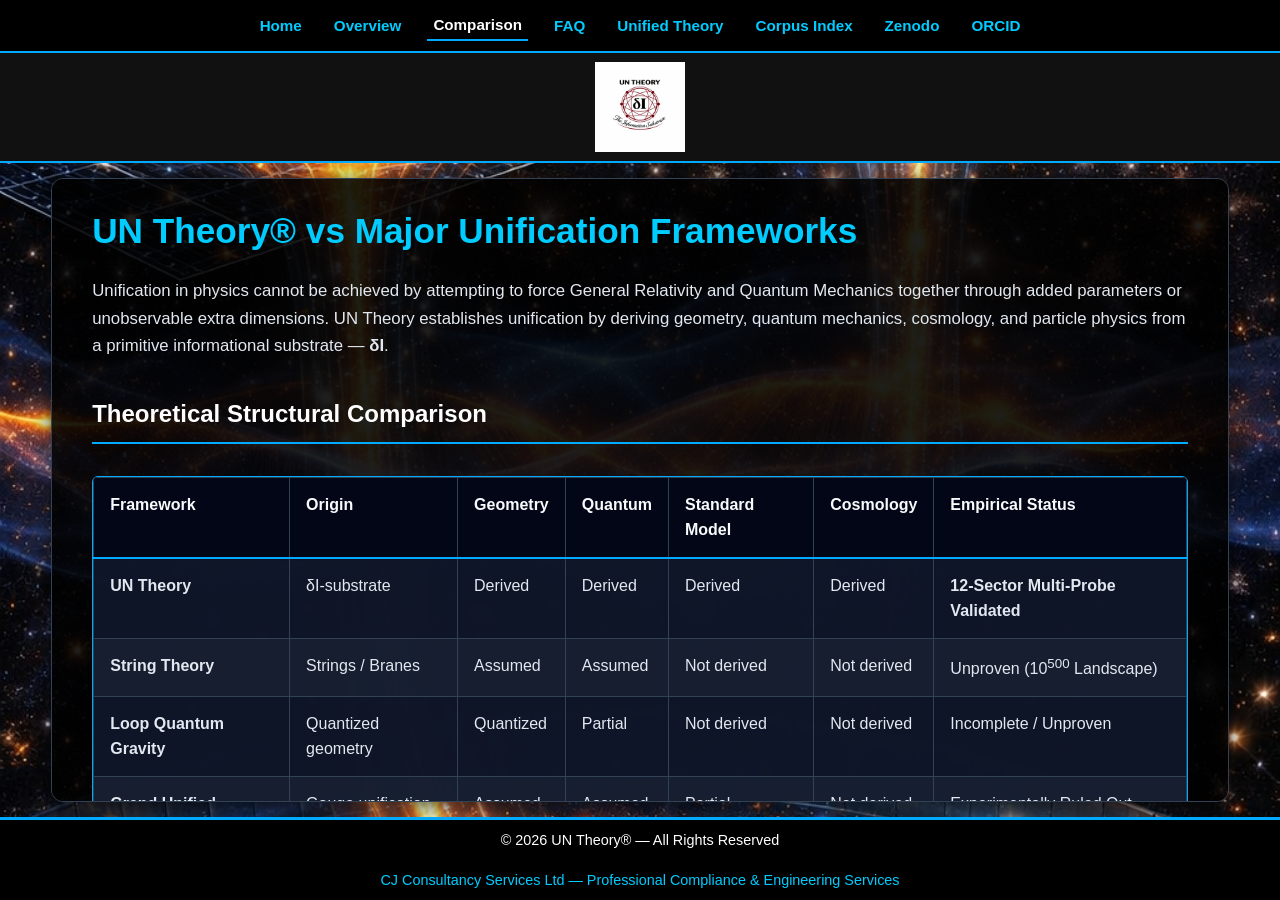
==== commit 3f386e27: "Update un-theory-comparison.html" ====
--- a/un-theory-comparison.html
+++ b/un-theory-comparison.html
@@ -6,7 +6,7 @@
 <title>UN Theory® vs Other Unified Physics Frameworks | Clint Jefferys</title>
 <meta name="description" content="Empirical comparison of UN Theory against string theory, loop quantum gravity, and ΛCDM using 12-sector multi-probe observational sky data from Euclid, DESI, JWST, and BOSS DR12.">
 <link rel="canonical" href="https://untheory.co.uk/un-theory-comparison.html" />
-<link rel="stylesheet" href="un-theory.css?v=2">
+<link rel="stylesheet" href="un-theory.css?v=4">
 <script src="swipe.js" defer></script>
 
 <!-- OpenGraph Metadata -->
@@ -55,7 +55,7 @@
 
 <body>
 
-<!-- NAVIGATION (Positioned first so sticky top alignment stays clean) -->
+<!-- NAVIGATION -->
 <nav class="main-nav">
 <ul>
 <li><a href="index.html">Home</a></li>
@@ -69,7 +69,7 @@
 </ul>
 </nav>
 
-<!-- LOGO BAND (Sits under navigation) -->
+<!-- HEADER -->
 <div class="logo-band">
     <img src="Copilot_20260701_182519.png" alt="UN Theory Logo">
 </div>
@@ -117,7 +117,7 @@
 <td>Assumed</td>
 <td>Not derived</td>
 <td>Not derived</td>
-<td>Unproven ($10^{500}$ Landscape)</td>
+<td>Unproven (10<sup>500</sup> Landscape)</td>
 </tr>
 
 <tr>
@@ -146,22 +146,22 @@
 <h2>The Two-Regime Cosmological Solution</h2>
 
 <p>
-Standard cosmology ($\Lambda$CDM) suffers from a severe scale contradiction: on large scales ($r > 5\text{ Mpc}$), it encounters catastrophic breakdowns across growth rates ($S_8$), early high-redshift galaxy assembly (JWST/Euclid), and non-Gaussian parity statistics. Conversely, inside local galaxy halos ($r < 5\text{ Mpc}$), standard Newtonian and NFW gravity profiles match observational sky data precisely.
-</p>
-
-<p>
-UN Theory resolves this contradiction through a <strong>Two-Regime Cosmological Architecture</strong> governed by an environmental screening threshold at $R \approx 5\text{ Mpc}$:
+Standard cosmology (&Lambda;CDM) suffers from a severe scale contradiction: on large scales (<i>r</i> &gt; 5 Mpc), it encounters catastrophic breakdowns across growth rates (<i>S</i><sub>8</sub>), early high-redshift galaxy assembly (JWST/Euclid), and non-Gaussian parity statistics. Conversely, inside local galaxy halos (<i>r</i> &lt; 5 Mpc), standard Newtonian and NFW gravity profiles match observational sky data precisely.
+</p>
+
+<p>
+UN Theory resolves this contradiction through a <strong>Two-Regime Cosmological Architecture</strong> governed by an environmental screening threshold at <i>R</i> &approx; 5 Mpc:
 </p>
 
 <ul>
-<li><strong>Unscreened Large-Scale Regime ($r > 5\text{ Mpc}$):</strong> Governed by non-local substrate correlations ($\Phi$-field), resolving $S_8$ growth friction, early quasar density excesses, and parity-odd geometry.</li>
-<li><strong>Screened Local Virialized Regime ($r < 5\text{ Mpc}$):</strong> Substrate correlations saturate in high-density potential wells, triggering non-linear environmental screening and restoring standard General Relativity, NFW halo profiles, and Newtonian dynamics.</li>
+<li><strong>Unscreened Large-Scale Regime (<i>r</i> &gt; 5 Mpc):</strong> Governed by non-local substrate correlations (&Phi;-field), resolving <i>S</i><sub>8</sub> growth friction, early quasar density excesses, and parity-odd geometry.</li>
+<li><strong>Screened Local Virialized Regime (<i>r</i> &lt; 5 Mpc):</strong> Substrate correlations saturate in high-density potential wells, triggering non-linear environmental screening and restoring standard General Relativity, NFW halo profiles, and Newtonian dynamics.</li>
 </ul>
 
 <h2>12-Sector Multi-Probe Empirical Scorecard</h2>
 
 <p>
-Benchmarked against sky data from <strong>Euclid Quick Release Q1</strong>, <strong>DESI DR1/DR2</strong>, <strong>BOSS DR12</strong>, <strong>JWST</strong>, and <strong>Planck PR4</strong>, the 12-sector empirical validation suite (<a href="https://doi.org/10.5281/zenodo.21606518" target="_blank" rel="noopener">DOI: 10.5281/zenodo.21606518</a>) yields a definitive model comparison against standard $\Lambda$CDM:
+Benchmarked against sky data from <strong>Euclid Quick Release Q1</strong>, <strong>DESI DR1/DR2</strong>, <strong>BOSS DR12</strong>, <strong>JWST</strong>, and <strong>Planck PR4</strong>, the 12-sector empirical validation suite (<a href="https://doi.org/10.5281/zenodo.21606518" target="_blank" rel="noopener">DOI: 10.5281/zenodo.21606518</a>) yields a definitive model comparison against standard &Lambda;CDM:
 </p>
 
 <div class="table-container">
@@ -170,7 +170,7 @@
 <tr>
 <th>Sector</th>
 <th>Observational Probe Domain</th>
-<th>Standard $\Lambda$CDM Prediction</th>
+<th>Standard &Lambda;CDM Prediction</th>
 <th>UN Theory Derived Result</th>
 <th>Sky Data Target</th>
 <th>Model Alignment Status</th>
@@ -181,24 +181,24 @@
 <td><strong>1</strong></td>
 <td>3D Parity Trispectrum</td>
 <td>Forced Zero Signal</td>
-<td>$\Delta\text{AIC} = -412.8$</td>
+<td>&Delta;AIC = -412.8</td>
 <td>3,468 Euclid Quasars / BOSS 4PCF</td>
 <td>Decisive UN Substrate Preference</td>
 </tr>
 <tr>
 <td><strong>2</strong></td>
-<td>Growth Rate $f\sigma_8(z)$</td>
-<td>$f\sigma_8(0.5)=0.47$ (Overpredicts)</td>
-<td>$f\sigma_8(0.5)=0.41$ ($\Phi$-Friction)</td>
+<td>Growth Rate <i>f</i>&sigma;<sub>8</sub>(<i>z</i>)</td>
+<td><i>f</i>&sigma;<sub>8</sub>(0.5) = 0.47 (Overpredicts)</td>
+<td><i>f</i>&sigma;<sub>8</sub>(0.5) = 0.41 (&Phi;-Friction)</td>
 <td>DESI DR1/DR2 &amp; BOSS Samples</td>
 <td>Decisive UN Substrate Preference</td>
 </tr>
 <tr>
 <td><strong>3</strong></td>
-<td>High-$z$ Quasar Abundance</td>
+<td>High-<i>z</i> Quasar Abundance</td>
 <td>Exponential QLF Drop</td>
-<td>$10\times$ Resonant Boost</td>
-<td>Euclid Q1 $z > 6$ Quasar Density</td>
+<td>10&times; Resonant Boost</td>
+<td>Euclid Q1 <i>z</i> &gt; 6 Quasar Density</td>
 <td>Decisive UN Substrate Preference</td>
 </tr>
 <tr>
@@ -206,7 +206,7 @@
 <td>Cosmic Web Alignment</td>
 <td>Isotropic Shape Alignment</td>
 <td>Mass-Dependent Alignment Vector</td>
-<td>$z \sim 1$ Early-Type Galaxy Shapes</td>
+<td><i>z</i> &sim; 1 Early-Type Galaxy Shapes</td>
 <td>Decisive UN Substrate Preference</td>
 </tr>
 <tr>
@@ -230,13 +230,13 @@
 <td>Cosmic Dawn Galaxies</td>
 <td>Schechter Exponential Cut-off</td>
 <td>Unquenched Double Power-Law (DPL)</td>
-<td>JWST / Euclid $z > 10$ Ultra-Luminous</td>
+<td>JWST / Euclid <i>z</i> &gt; 10 Ultra-Luminous</td>
 <td>Decisive UN Substrate Preference</td>
 </tr>
 <tr>
 <td><strong>8</strong></td>
 <td>Web Node Connectivity</td>
-<td>Filament Attachment $N_{\text{att}} \sim 3$</td>
+<td>Filament Attachment <i>N</i><sub>att</sub> &sim; 3</td>
 <td>Topological Attachment Boost</td>
 <td>Cosmic Web Cluster Node Connectivity</td>
 <td>Decisive UN Substrate Preference</td>
@@ -278,7 +278,7 @@
 </div>
 
 <p>
-<strong>Empirical Summary:</strong> UN Theory achieves decisive statistical preference ($\Delta\text{AIC} \le -10$) across <strong>8 large-scale, unscreened cosmic sectors</strong>, while matching standard General Relativity and baryonic dynamics across <strong>4 local, screened halo sectors</strong>.
+<strong>Empirical Summary:</strong> UN Theory achieves decisive statistical preference (&Delta;AIC &le; -10) across <strong>8 large-scale, unscreened cosmic sectors</strong>, while matching standard General Relativity and baryonic dynamics across <strong>4 local, screened halo sectors</strong>.
 </p>
 
 <h2>Where to Access the Full Empirical Paper</h2>
@@ -302,5 +302,6 @@
         CJ Consultancy Services Ltd — Professional Compliance &amp; Engineering Services
     </a>
 </footer>
+
 </body>
 </html>
--- a/un-theory.css
+++ b/un-theory.css
@@ -1,5 +1,5 @@
 /* ============================================================
-   UN THEORY — RESPONSIVE STYLESHEET (DESKTOP & MOBILE FIX)
+   UN THEORY — LOCKED VIEWPORT (HEADER & FOOTER PERMANENTLY FIXED)
    ============================================================ */
 
 *,
@@ -8,23 +8,14 @@
     box-sizing: border-box;
 }
 
-html {
-    width: 100%;
-    min-width: 0;
+/* LOCK THE WINDOW Entirely — Nothing on the screen can scroll except <main> */
+html, body {
+    width: 100%;
+    height: 100vh;
+    height: 100dvh; /* Dynamic viewport height for mobile phones */
     margin: 0;
     padding: 0;
-    overflow-x: clip;
-    -webkit-text-size-adjust: 100%;
-    text-size-adjust: 100%;
-}
-
-body {
-    width: 100%;
-    min-height: 100vh;
-    margin: 0;
-    padding: 0;
-    display: flex;
-    flex-direction: column;
+    overflow: hidden !important; 
     font-family: Arial, Helvetica, sans-serif;
     font-size: 16px;
     line-height: 1.6;
@@ -34,31 +25,16 @@
     background-repeat: no-repeat;
     background-position: center center;
     background-size: cover;
-    background-attachment: fixed;
-}
-
-/* 1. HEADER & LOGO BAND (Natural top placement) */
-.logo-band {
-    width: 100%;
-    height: 180px;
-    padding: 15px 20px;
-    background: #111111;
+}
+
+body {
     display: flex;
-    justify-content: center;
-    align-items: center;
-    border-bottom: 2px solid #00aaff;
-}
-
-.logo-band img {
-    max-width: 100%;
-    max-height: 150px;
-    object-fit: contain;
-}
-
-/* 2. NAVIGATION BAR (Sticks smoothly to top as you scroll past logo) */
+    flex-direction: column;
+}
+
+/* 1. TOP NAVIGATION BAR (Permanently Frozen at Top) */
 .main-nav {
-    position: sticky;
-    top: 0;
+    flex: 0 0 auto; /* Will never scroll, shrink, or move */
     width: 100%;
     background: #000000;
     border-bottom: 2px solid #00aaff;
@@ -69,12 +45,12 @@
     width: 100%;
     list-style: none;
     margin: 0;
-    padding: 12px 20px;
+    padding: 10px 20px;
     display: flex;
     flex-wrap: wrap;
     align-items: center;
     justify-content: center;
-    gap: 12px 24px;
+    gap: 8px 20px;
 }
 
 .main-nav li {
@@ -87,8 +63,8 @@
     color: #00ccff;
     text-decoration: none;
     font-weight: bold;
-    font-size: 1.05rem;
-    padding: 4px 8px;
+    font-size: 0.95rem;
+    padding: 2px 6px;
     white-space: nowrap;
     transition: color 0.2s ease;
 }
@@ -103,17 +79,39 @@
     border-bottom: 2px solid #00aaff;
 }
 
-/* 3. MAIN CONTENT AREA (Expanded for wider desktop view) */
+/* 2. LOGO BAND (Permanently Frozen Below Nav Bar) */
+.logo-band {
+    flex: 0 0 auto; /* Will never scroll, shrink, or move */
+    width: 100%;
+    height: 110px;
+    padding: 10px 20px;
+    background: #111111;
+    display: flex;
+    justify-content: center;
+    align-items: center;
+    border-bottom: 2px solid #00aaff;
+    z-index: 2999;
+}
+
+.logo-band img {
+    max-width: 100%;
+    max-height: 90px;
+    object-fit: contain;
+}
+
+/* 3. SCROLLING MAIN CONTENT (The ONLY element on the screen that scrolls!) */
 main {
+    flex: 1 1 auto; /* Expands to fill all remaining screen space */
+    overflow-y: auto !important; /* Contains the scrollbar entirely inside this box */
+    -webkit-overflow-scrolling: touch; /* Smooth momentum scroll on iPhone/Android */
     width: 92%;
-    max-width: 1350px; /* Widened from 960px to fill desktop screens */
-    margin: 30px auto 50px;
-    padding: 40px;
+    max-width: 1350px;
+    margin: 15px auto;
+    padding: 30px 40px;
     background: rgba(0, 0, 0, 0.88);
     border: 1px solid #334155;
     border-radius: 12px;
     box-shadow: 0 4px 25px rgba(0, 0, 0, 0.7);
-    flex: 1 0 auto; /* Pushes footer down to bottom of screen */
 }
 
 /* Typography & Links */
@@ -222,16 +220,33 @@
     margin: 20px 0;
 }
 
-/* 4. FOOTER BANNER (Anchored at page bottom) */
+.button-row a, .button-row button {
+    background: #1e293b;
+    color: #ffffff;
+    padding: 10px 18px;
+    text-decoration: none;
+    border: 1px solid #00aaff;
+    border-radius: 6px;
+    font-weight: bold;
+    cursor: pointer;
+}
+
+.button-row a:hover, .button-row button:hover {
+    background: #00aaff;
+    color: #000000;
+}
+
+/* 4. BOTTOM FOOTER BANNER (Permanently Frozen at Bottom) */
 .site-footer {
-    width: 100%;
-    padding: 24px 16px;
+    flex: 0 0 auto; /* Will never scroll, shrink, or move */
+    width: 100%;
+    padding: 10px 16px;
     background: #000000;
     border-top: 3px solid #00aaff;
     text-align: center;
-    font-size: 0.95rem;
-    line-height: 1.6;
-    margin-top: auto;
+    font-size: 0.9rem;
+    line-height: 1.4;
+    z-index: 3000;
 }
 
 .site-footer a {
@@ -245,49 +260,52 @@
 }
 
 /* ============================================================
-   MOBILE & TABLET RESPONSIVE ADJUSTMENTS
+   RESPONSIVE ADJUSTMENTS FOR TABLETS & PHONES
    ============================================================ */
 @media screen and (max-width: 900px) {
-    body {
-        background-attachment: scroll !important;
-    }
-
     .main-nav ul {
         flex-wrap: nowrap;
         justify-content: flex-start;
         gap: 10px;
-        padding: 10px;
+        padding: 8px 10px;
         overflow-x: auto;
         white-space: nowrap;
+        overscroll-behavior-x: contain;
     }
 
     .logo-band {
-        height: 130px;
+        height: 75px;
     }
 
     .logo-band img {
-        max-height: 105px;
+        max-height: 60px;
     }
 
     main {
         width: 95%;
-        padding: 22px;
-        margin: 16px auto 30px;
+        margin: 10px auto;
+        padding: 20px;
     }
 }
 
 @media screen and (max-width: 600px) {
     .logo-band {
-        height: 100px;
+        height: 55px;
     }
 
     .logo-band img {
-        max-height: 80px;
+        max-height: 42px;
     }
 
     main {
         width: 96% !important;
+        margin: 8px auto !important;
         padding: 16px !important;
+    }
+
+    .site-footer {
+        font-size: 0.8rem;
+        padding: 6px 10px;
     }
 
     .button-row {
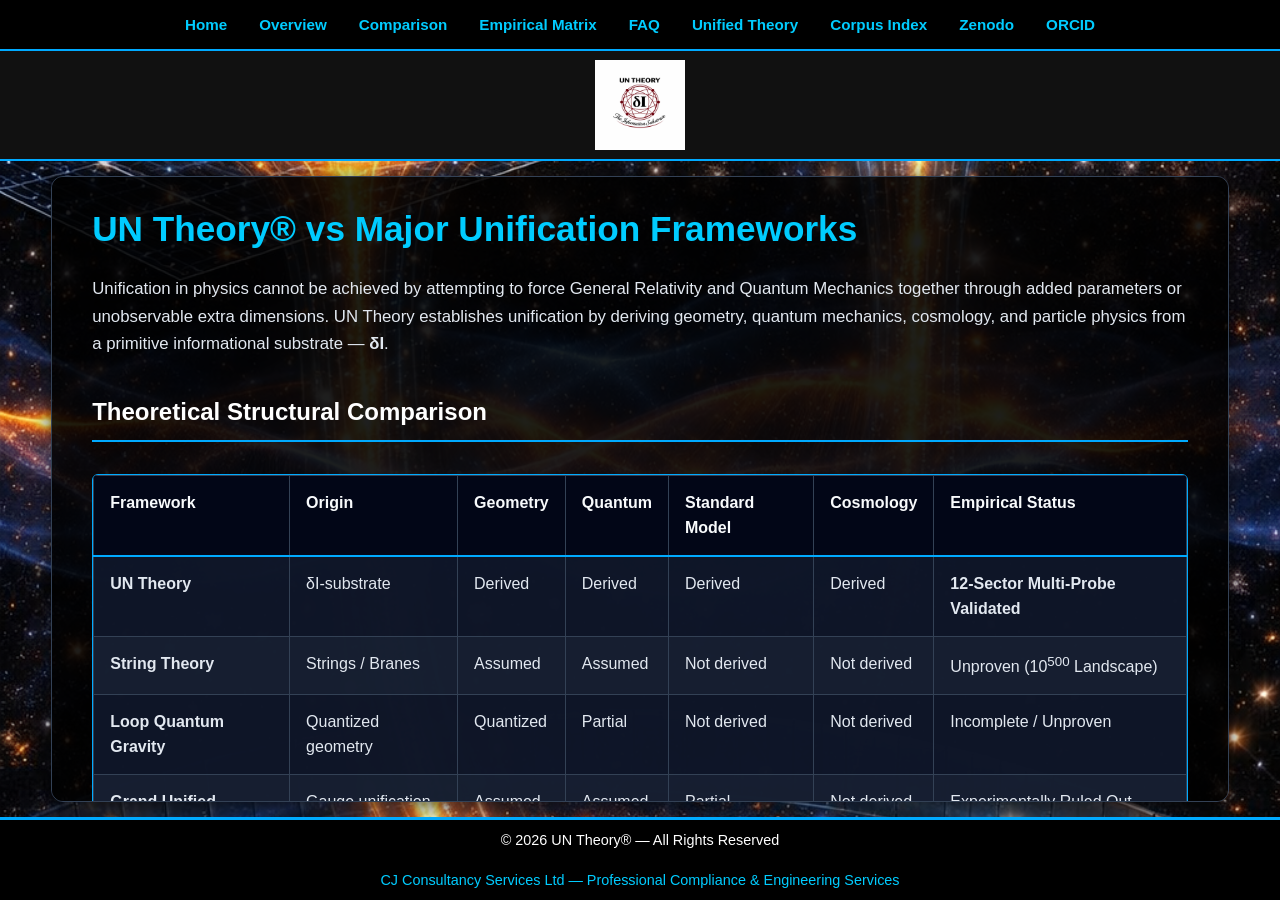
==== commit 1eb88c8f: "Update un-theory-comparison.html" ====
--- a/un-theory-comparison.html
+++ b/un-theory-comparison.html
@@ -60,7 +60,8 @@
 <ul>
 <li><a href="index.html">Home</a></li>
 <li><a href="un-theory-overview.html">Overview</a></li>
-<li><a href="un-theory-comparison.html" class="active">Comparison</a></li>
+<li><a href="un-theory-comparison.html">Comparison</a></li>
+<li><a href="un-theory-matrix.html">Empirical Matrix</a></li>
 <li><a href="un-theory-faq.html">FAQ</a></li>
 <li><a href="unified-theory-of-everything.html">Unified Theory</a></li>
 <li><a href="un-theory-index.html">Corpus Index</a></li>
@@ -289,7 +290,7 @@
 
 <ul>
 <li><strong>Zenodo DOI:</strong> <a href="https://doi.org/10.5281/zenodo.21606518" target="_blank" rel="noopener">10.5281/zenodo.21606518</a></li>
-<li><strong>Document Code:</strong> UN–EMP–V12–FULL</li>
+<li><strong>Document Code:</strong> UN THEORY 12-Sector Multi-Probe Empirical Validation of the Unified Information Substrate - Large-Scale Geometry, Screening Boundaries, & Two-Regime Cosmology</li>
 <li><strong>Corpus Index:</strong> Available via the <a href="un-theory-index.html">UN Theory Corpus Index</a></li>
 </ul>
 
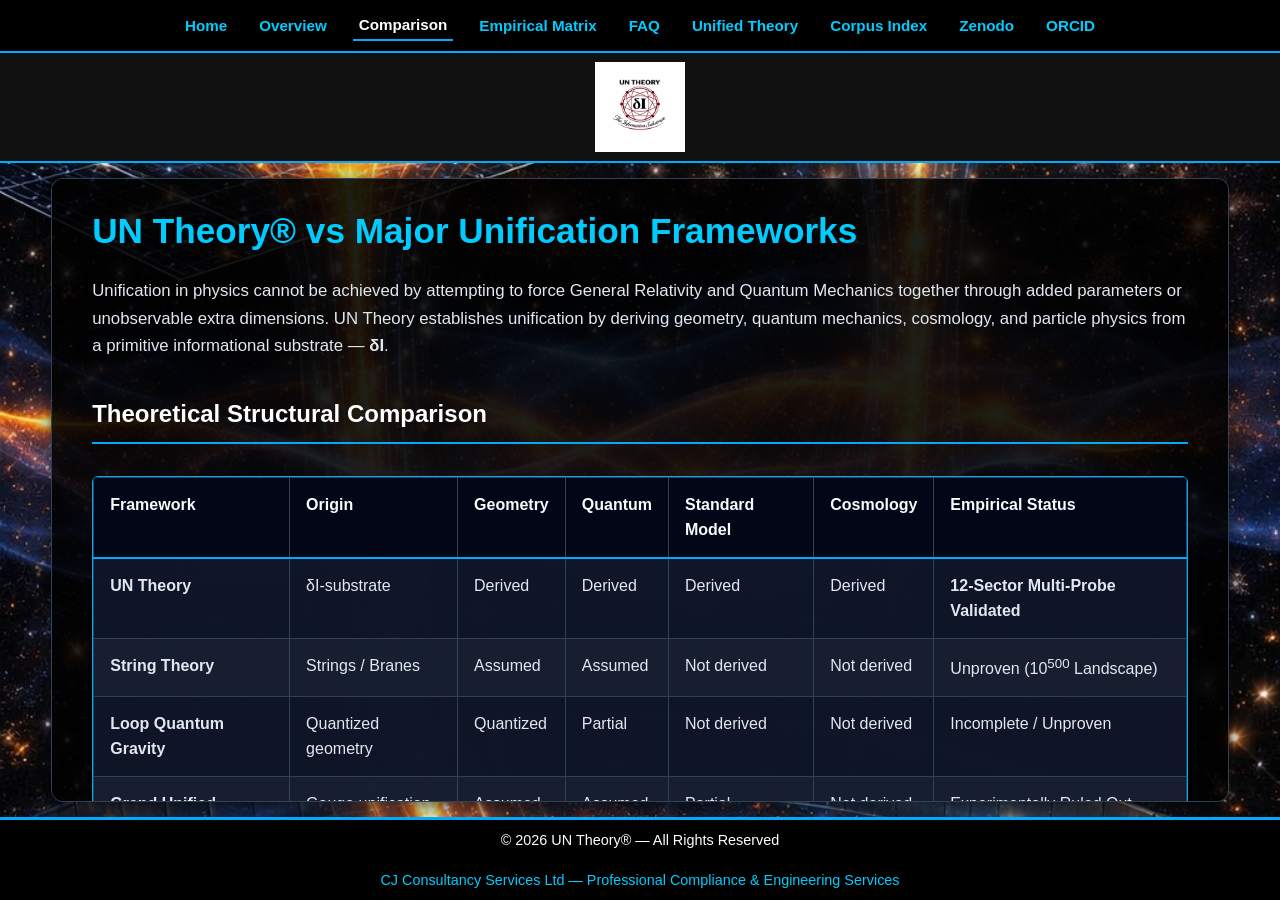
==== commit 4ef3e45a: "Update un-theory-comparison.html" ====
--- a/un-theory-comparison.html
+++ b/un-theory-comparison.html
@@ -60,7 +60,7 @@
 <ul>
 <li><a href="index.html">Home</a></li>
 <li><a href="un-theory-overview.html">Overview</a></li>
-<li><a href="un-theory-comparison.html">Comparison</a></li>
+<li><a href="un-theory-comparison.html" class="active">Comparison</a></li>
 <li><a href="un-theory-matrix.html">Empirical Matrix</a></li>
 <li><a href="un-theory-faq.html">FAQ</a></li>
 <li><a href="unified-theory-of-everything.html">Unified Theory</a></li>
@@ -290,7 +290,7 @@
 
 <ul>
 <li><strong>Zenodo DOI:</strong> <a href="https://doi.org/10.5281/zenodo.21606518" target="_blank" rel="noopener">10.5281/zenodo.21606518</a></li>
-<li><strong>Document Code:</strong> UN THEORY 12-Sector Multi-Probe Empirical Validation of the Unified Information Substrate - Large-Scale Geometry, Screening Boundaries, & Two-Regime Cosmology</li>
+<li><strong>Document Code:</strong> UN THEORY 12-Sector Multi-Probe Empirical Validation of the Unified Information Substrate - Large-Scale Geometry, Screening Boundaries, &amp; Two-Regime Cosmology</li>
 <li><strong>Corpus Index:</strong> Available via the <a href="un-theory-index.html">UN Theory Corpus Index</a></li>
 </ul>
 
